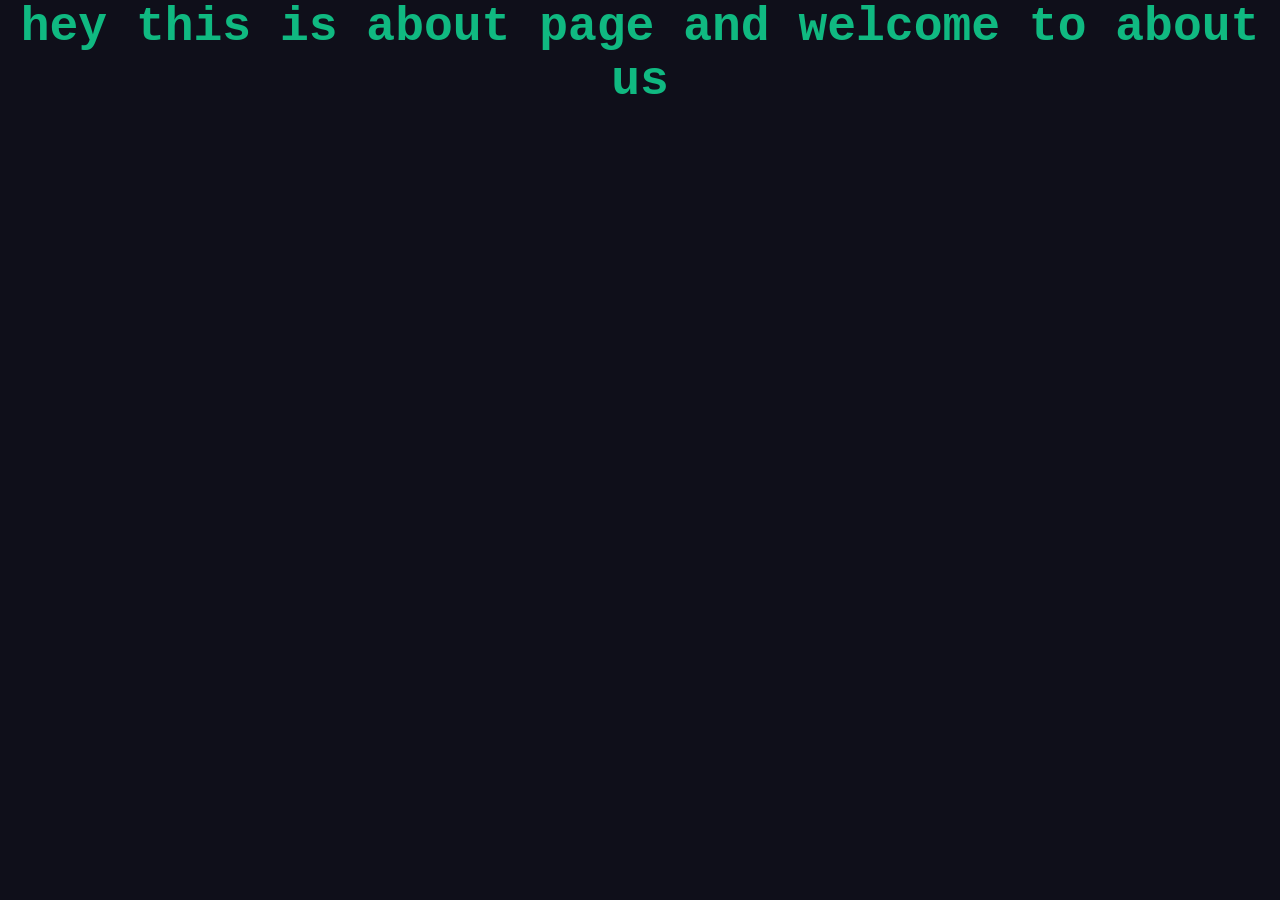
==== about.html @ 2c02d1aa "change few things and add new code" ====
<!DOCTYPE html>
<html lang="en">
<head>
    <meta charset="UTF-8">
    <meta name="viewport" content="width=device-width, initial-scale=1.0">
    <title>About us page</title>
    <link rel="stylesheet" href="style.css">
</head>
<body>
    <h1 class="about">hey this is about page and welcome to about us </h1>
</body>
</html>
---- style.css ----
:root {
  --primary-color: #0f0f1a;
  --secondary-color: #1a1a2e;
  --text-color: #e2e8f0;
  --gradient-color: linear-gradient(135deg, #8b5cf6, #ec4899);
  --g-color: rgb(160, 160, 160);
  --sp-color: #8a5cf648;
}

* {
  margin: 0;
  padding: 0;
  box-sizing: border-box;
}
.about{
  background-color: #0f0f1a;
  color: #10b981;
  text-align: center;
  font-family: 'Courier New', Courier, monospace;
  font-size: 3rem;
}
html {
  scroll-behavior: smooth;
}

body {
  font-family: Arial, Helvetica, sans-serif;
  background-color: var(--primary-color);
}

header {
  position: fixed;
  top: 0;
  left: 0;
  right: 0;
  z-index: 100;
  backdrop-filter: blur(10px);
  background: transparent;
}

nav {
  display: flex;
  align-items: center;
  justify-content: space-between;
  gap: 1rem;
  padding: 1.3rem 5rem;
  border-bottom: 1px solid rgba(255, 255, 255, 0.048);
}

.hamburger {
  display: none;
  flex-direction: column;
  cursor: pointer;
}

.hamburger span {
  width: 25px;
  height: 3px;
  background: var(--gradient-color);
  margin: 3px 0;
  transition: 0.3s;
}

.logo-text {
  text-decoration: none;
  background: var(--gradient-color);
  font-size: 1.4rem;
  -webkit-background-clip: text;
  font-weight: 600;
  -webkit-text-fill-color: transparent;
}

.nav-links {
  list-style: none;
  display: flex;
  align-items: center;
  justify-content: center;
  flex: 1;
  gap: 2.5rem;
}

.nav-links li a {
  text-decoration: none;
  color: var(--text-color);
  transition: all 0.5s ease;
}

.nav-links li a:hover {
  background: var(--gradient-color);
  -webkit-text-fill-color: transparent;
  -webkit-background-clip: text;
}

.nav-links li a:active {
  background: var(--gradient-color);
  -webkit-text-fill-color: transparent;
  -webkit-background-clip: text;
}

.nav-btn {
  display: inline-flex;
  align-items: center;
  justify-content: center;
  white-space: nowrap;
  border: none;
  font-weight: 600;
  border-radius: 20px;
  padding: 0.6rem 1.5rem;
  font-size: 0.95rem;
  background: var(--gradient-color);
  color: #fff;
  cursor: pointer;
  transition: all 0.5s ease;
}

.nav-btn:hover {
  transform: translateY(-2px);
}

#hero-section {
  margin-top: 8rem;
  color: var(--text-color);
}

.sp {
  background: rgba(16, 185, 129, 0.1);
  border-radius: 18px;
  border: 1px solid rgba(16, 185, 129, 0.25);
  padding: 7px 15px;
  color: #6ee7b7;
  margin-left: 4.7rem;
  font-size: 0.9rem;

}

.nea {
  margin-bottom: -3px;
}

.green {
  opacity: 0.8;
  margin: 3px;
  font-size: 11px;
  text-align: center;
  animation: identifier 0.9s ease-in-out infinite alternate;
}

@keyframes identifier {
  0% {
    opacity: 0.8;
  }

  100% {
    opacity: 0.5;
  }
}

.box {
  display: flex;
  align-items: center;
  justify-content: space-around;
}

.text-hero h1 {
  font-size: 4rem;
  width: 35vw;
}

.text-hero p {
  font-size: 1.3rem;
  margin-top: 0.7rem;
  width: 50vw;
  color: var(--g-color);
}

.change {
  background: var(--gradient-color);
  -webkit-background-clip: text;
  -webkit-text-fill-color: transparent;
}

.reveal {
  opacity: 0;
  transform: translateY(28px);
  transition:
    opacity 0.7s ease,
    transform 0.7s ease;
}

.reveal.active {
  opacity: 1;
  transform: translateY(0);
}

.hero-btn {
  display: flex;
  margin-top: 1rem;
  gap: 15px;
  justify-content: flex-start;

}

.btn-hero {
  border: none;
  background: var(--gradient-color);
  color: #fff;
  cursor: pointer;
  padding: 0.8rem 1.7rem;
  border-radius: 30px;
  font-size: 1rem;
  font-weight: 600;
  transition: all 0.2s ease;
}

.new {
  border: 1px solid var(--g-color);
  background: transparent;
  color: #fff;
  cursor: pointer;
  padding: 0.8rem 1.7rem;
  border-radius: 30px;
  font-size: 1rem;
  font-weight: 600;
  transition: all 0.3s ease;
}

.new:hover,
.btn-hero:hover {
  transform: scale(1.04);
}

.new:hover {
  background: rgba(139, 92, 246, 0.12);
  border-color: #8b5cf6;
}

.img img {
  border-radius: 19px;
  width: 400px;

  height: 400px;
  object-fit: cover;
  border: 2px solid rgba(139, 92, 246, 0.12);
  transition: all 0.35s ease;
  box-shadow: 0 8px 30px rgba(139, 92, 246, 0.15);
}

.img img:hover {
  transform: scale(1.05);
  border: 1px solid;
  border-color: rgba(139, 92, 246, 0.4);
  box-shadow: 0 12px 40px rgba(139, 92, 246, 0.15);
}

.count {
  display: flex;
  margin-top: 3rem;
  flex-wrap: wrap;
  align-items: center;
  justify-content: space-evenly;
  text-align: center;
  background-color: var(--secondary-color);
  padding: 3rem;
  font-size: 1.7rem;
  color: var(--text-color);
}

.div-cc p {
  color: var(--g-color);
  font-size: 1.2rem;
  margin-top: 3px;
}

.services-text,
.prot-text {
  text-align: center;
  padding-top: 5rem;
}

.services-text span,
.prot-text span {
  display: inline-block;
  background: #8a5cf618;
  color: #c4b5fd;
  font-size: 0.78rem;
  font-weight: 700;
  letter-spacing: 1.5px;
  text-transform: uppercase;
  border: 1px solid #8a5cf640;
  padding: 0.4rem 1.1rem;
  border-radius: 2rem;
}

.services-text h1,
.prot-text h1 {
  background: var(--gradient-color);
  -webkit-background-clip: text;
  -webkit-text-fill-color: transparent;
  font-size: 2.8rem;
  margin-top: 0.9rem;
  letter-spacing: 0.5px;
}

.services-text p,
.prot-text p {
  color: var(--g-color);
  font-size: 1rem;
  margin-top: 0.5rem;
}

#Services {
  padding-bottom: 4rem;
}

.box-s {
  display: grid;
  grid-template-columns: repeat(auto-fill, minmax(280px, 1fr));
  gap: 1.5rem;
  margin: 3rem 8rem 0;
}

.con {
  background: linear-gradient(145deg, #1e1e35, #16162a);
  border: 1px solid rgba(139, 92, 246, 0.12);
  padding: 2rem;
  border-radius: 16px;
  transition: all 0.35s ease;
  position: relative;
  overflow: hidden;
}

.con::before {
  content: "";
  position: absolute;
  inset: 0;
  background: linear-gradient(135deg,
      rgba(139, 92, 246, 0.06),
      rgba(236, 72, 153, 0.04));
  opacity: 0;
  transition: opacity 0.35s ease;
  border-radius: 16px;
}

.con:hover {
  transform: translateY(-6px);
  border-color: rgba(139, 92, 246, 0.4);
  box-shadow: 0 12px 40px rgba(139, 92, 246, 0.15);
}

.con:hover::before {
  opacity: 1;
}

.add {
  display: inline-flex;
  align-items: center;
  justify-content: center;
  width: 52px;
  height: 52px;
  font-size: 1.4rem;
  border-radius: 14px;
  margin-bottom: 1.2rem;
}

.con h1 {
  color: var(--text-color);
  font-size: 1.1rem;
  letter-spacing: 0.5px;
  margin-bottom: 0.6rem;
}

.con p {
  color: var(--g-color);
  font-size: 0.92rem;
  line-height: 1.6;
}

.con i {
  display: flex;
  align-items: center;
  justify-content: center;
}

.fa-pen-nib {
  color: #a78bfa;
  background-color: #2b2562;
}

.fa-image {
  color: #fb923c;
  background-color: #44373e;
}

.fa-vector-square {
  color: #38bdf8;
  background-color: #1d4064;
}

.fa-rectangle-ad {
  color: #34d399;
  background-color: #1c4451;
}

.fa-file-invoice {
  color: #f87171;
  background-color: #443048;
}

.fa-instagram {
  color: #ed6fb2;
  background-color: #433156;
}

.ser-div-btn {
  display: flex;
  justify-content: center;
  margin-top: 2.5rem;
}

.ser-btn {
  display: inline-flex;
  align-items: center;
  gap: 0.5rem;
  background: transparent;
  color: #c4b5fd;
  border: 1px solid rgba(139, 92, 246, 0.35);
  padding: 0.75rem 2rem;
  border-radius: 30px;
  font-size: 0.95rem;
  font-weight: 600;
  cursor: pointer;
  transition: all 0.3s ease;
}

.ser-btn:hover {
  background: rgba(139, 92, 246, 0.12);
  border-color: #8b5cf6;
  gap: 0.85rem;
}

.fa-arrow-right {
  font-size: 13px;
}

#portfolio {
  padding: 0 0 5rem;
  margin-top: 1.5rem;
  background: var(--secondary-color);
}

.box-po {
  display: grid;
  grid-template-columns: repeat(auto-fill, minmax(280px, 1fr));
  grid-item-align: center;
  gap: 1.5rem;
  margin: 3rem 8rem 0;
}

.pro-div {
  position: relative;
  border-radius: 16px;
  overflow: hidden;
  cursor: pointer;
}

.pro-div::after {
  content: "";
  position: absolute;
  inset: 0;
  background: linear-gradient(to top,
      rgba(5, 5, 15, 0.95) 0%,
      rgba(5, 5, 15, 0.4) 45%,
      transparent 70%);
  border-radius: 16px;
  transition: opacity 0.3s ease;
}

.pro-img {
  width: 100%;
  height: 320px;
  object-fit: cover;
  border-radius: 16px;
  display: block;
  transition: transform 0.45s ease;
}

.pro-div:hover .pro-img {
  transform: scale(1.07);
}

.pro-text {
  position: absolute;
  bottom: 0;
  left: 0;
  right: 0;
  z-index: 1;
  padding: 1.4rem 1.6rem;
  transform: none;
}

.pro-text h4 {
  color: #fff;
  font-size: 1.15rem;
  font-weight: 700;
  text-align: left;
  margin-bottom: 0.2rem;
  text-shadow: 0 2px 8px rgba(0, 0, 0, 0.9);
}

.pro-text p {
  color: rgba(255, 255, 255, 0.85);
  font-size: 0.85rem;
  text-align: left;
  text-shadow: 0 1px 6px rgba(0, 0, 0, 0.9);
}

.pro-tag {
  display: inline-block;
  background: rgba(139, 92, 246, 0.25);
  border: 1px solid rgba(139, 92, 246, 0.45);
  color: #c4b5fd;
  font-size: 0.72rem;
  font-weight: 700;
  letter-spacing: 1px;
  text-transform: uppercase;
  padding: 0.25rem 0.7rem;
  border-radius: 20px;
  margin-bottom: 0.5rem;
}

#Testimonials {
  padding: 0 0 5rem;
  margin-top: 1.5rem;
}

#Testimonials .prot-text {
  padding-top: 5rem;
}

.main-text {
  display: grid;
  grid-template-columns: repeat(auto-fill, minmax(280px, 1fr));
  grid-item-align: center;
  gap: 1.5rem;
  margin: 3rem 8rem 0;
}

.text-box {
  background: linear-gradient(145deg, #1e1e35, #16162a);
  border: 1px solid rgba(139, 92, 246, 0.12);
  border-radius: 16px;
  padding: 2rem;
  display: flex;
  flex-direction: column;
  gap: 1.4rem;
  transition: all 0.35s ease;
  position: relative;
}

.text-box::before {
  content: "\201C";
  position: absolute;
  top: 1.2rem;
  right: 1.6rem;
  font-size: 5rem;
  line-height: 1;
  background: var(--gradient-color);
  -webkit-background-clip: text;
  -webkit-text-fill-color: transparent;
  opacity: 0.25;
  font-family: Georgia, serif;
}

.text-box:hover {
  transform: translateY(-6px);
  border-color: rgba(139, 92, 246, 0.4);
  box-shadow: 0 12px 40px rgba(139, 92, 246, 0.15);
}

.text-box>p {
  color: var(--text-color);
  font-size: 0.95rem;
  line-height: 1.75;
  font-style: italic;
}

.stars {
  display: flex;
  gap: 0.2rem;
  color: #f59e0b;
  font-size: 0.85rem;
}

.text-box .client {
  display: flex;
  align-items: center;
  gap: 1rem;
  margin-top: auto;
}

.text-box .client img {
  width: 48px;
  height: 48px;
  border-radius: 50%;
  object-fit: cover;
  border: 2px solid rgba(139, 92, 246, 0.4);
}

.name-text h4 {
  color: var(--text-color);
  font-size: 0.95rem;
  font-weight: 700;
}

.name-text p {
  color: var(--g-color);
  font-size: 0.8rem;
  margin-top: 0.15rem;
}

.conttt {
  background-color: var(--secondary-color);
  width: 82vw;
  line-height: 1.3;
  margin: 0 auto;
  border-radius: 16px;
}

.conttt-div {
  text-align: center;
  padding: 4rem;
  margin: auto;
}

.conttt-div h1 {
  color: var(--text-color);
  font-size: 3.5rem;
  margin-bottom: 0.5rem;
}

.conttt-div p {
  color: var(--g-color);
  font-size: 1rem;
  letter-spacing: 1px;
  margin-top: 0.6rem;
}

.conttt-btn {
  display: flex;
  justify-content: center;
  align-items: center;
  gap: 1rem;
  margin: 1.2rem auto 0;
}

.hero {
  border: none;
  background: var(--gradient-color);
  color: #fff;
  cursor: pointer;
  padding: 0.8rem 2rem;
  border-radius: 30px;
  font-size: 1rem;
  font-weight: 600;
  transition: all 0.2s ease;
}

.hero i {
  margin-left: 0.4rem;
}

.rmal {
  border: 1px solid var(--g-color);
  background: transparent;
  color: #fff;
  cursor: pointer;
  padding: 0.8rem 2rem;
  border-radius: 30px;
  font-size: 1rem;
  font-weight: 600;
  transition: all 0.3s ease;
}

.rmal:hover,
.hero:hover {
  transform: scale(1.02);
}

.rmal:hover {
  background: rgba(139, 92, 246, 0.12);
  border-color: #8b5cf6;
}

footer {
  background: var(--secondary-color);
  margin-top: 5rem;
  border-top: 1px solid rgba(139, 92, 246, 0.15);
}

.footer {
  display: flex;
  justify-content: space-around;
  align-items: flex-start;
  padding: 4rem 8rem 3rem;
  gap: 3rem;
}

.footer-text {
  width: 30%;
}

.footer-text p {
  color: var(--g-color);
  font-size: 0.9rem;
  line-height: 1.7;
  margin-top: 0.75rem;
  margin-right: 35px;
}

.icons {
  display: flex;
  gap: 0.75rem;
  margin-top: 1.5rem;
}

.icons i {
  width: 38px;
  height: 38px;
  border-radius: 50%;
  border: 1px solid rgba(139, 92, 246, 0.3);
  display: flex;
  align-items: center;
  justify-content: center;
  color: var(--g-color);
  font-size: 0.85rem;
  cursor: pointer;
  transition: all 0.3s ease;
}

.icons i:hover {
  border-color: #8b5cf6;
  color: #c4b5fd;
  background: rgba(139, 92, 246, 0.12);
}

.links {
  display: flex;
  gap: 8rem;
}

.links h1 {
  color: var(--text-color);
  font-size: 0.9rem;
  font-weight: 700;
  letter-spacing: 1px;
  text-transform: uppercase;
  margin-bottom: 1rem;
}

.links a {
  text-decoration: none;
  color: var(--g-color);
  font-size: 0.9rem;
  transition: color 0.3s ease;
  font-weight: 500;
  font-size: 0.95rem;
}

.links a:hover {
  color: var(--text-color);
}

.links li {
  list-style: none;
  margin-top: 1rem;
}

footer hr {
  border: none;
  border-top: 1px solid rgba(139, 92, 246, 0.12);
}

.hr-con {
  margin-top: 1.8rem;
  padding-bottom: 1.2rem;
}

footer p {
  color: var(--g-color);
  font-size: 0.89rem;
  text-align: center;
  margin-top: 0.6rem;
}

.footer-roo {
  color: var(--text-color);
}

.footer-roo a {
  background: var(--gradient-color);
  -webkit-background-clip: text;
  -webkit-text-fill-color: transparent;
  font-weight: 700;
  text-decoration: none;
  cursor: pointer;
}

/* ser page style */
.tm {
  margin-top: 5rem;
}

.list {
  display: flex;
  flex-direction: column;
  gap: 0.8rem;
  margin-top: 1rem;
}

.list li {
  list-style: none;
  display: flex;
  gap: 0.5rem;
  color: var(--text-color);
  font-size: 0.9rem;
}

.list li i {
  color: #10b981;
  font-size: 0.8rem;
}

.saaa-btn {
  border: none;
  background: var(--gradient-color);
  color: #fff;
  padding: 0.8rem 7rem;
  text-align: center;
  border-radius: 30px;
  font-size: 1rem;
  font-weight: 600;
  cursor: pointer;
  margin-top: 1rem;
  transition: all 0.2s ease;
}

.saaa-btn i {
  margin-left: 0.6rem;
  text-align: center;
  margin-top: 0.1rem;
  font-size: 0.88rem;
  transition: margin-left 0.1s ease;
}






.btn-lll {
  border: none;
  background: var(--gradient-color);
  color: #fff;
  padding: 0.8rem 5.4rem;
  display: inline-flex;
  text-align: center;
  border-radius: 30px;
  font-size: 1rem;
  font-weight: 600;
  cursor: pointer;
  margin-top: 1.8rem;
  transition: all 0.2s ease;
}

.btn-lll:hover,
.free:hover .btn-lll {
  transform: translateY(-2px) scale(1.02);
  box-shadow: 0 10px 24px rgba(139, 92, 246, 0.22);
}

.btn-lll:hover {
  gap: 0.07rem;
}

.btn-lll i {
  margin-left: 0.6rem;
  text-align: center;
  margin-top: 0.1rem;
  font-size: 0.88rem;
  transition: margin-left 0.1s ease;
}

.btn-l-div {
  display: flex;
  justify-content: center;
  align-items: center;
}

.kuch span {
  font-size: 0.7rem;
}

.work-kk {
  background-color: var(--secondary-color);
  margin-top: 3rem;
  margin-bottom: 4rem;
  padding: 0.2rem 1rem 7rem 1rem;
}

.work-kk .services-text {
  max-width: 920px;
  margin: 0 auto;
  text-align: center;
}

.faq-div {
  display: grid;
  grid-template-columns: repeat(2, minmax(280px, 1fr));
  gap: 1.5rem;
  max-width: 1120px;
  margin: 2.5rem auto 4rem;
  padding: 0 1rem;
}

.faq-div>div {
  background: linear-gradient(180deg,
      rgba(20, 20, 34, 0.98),
      rgba(16, 16, 28, 0.95));
  border: 1px solid rgba(255, 255, 255, 0.08);
  border-radius: 22px;
  padding: 1.8rem 1.6rem;
  transition:
    transform 0.3s ease,
    border-color 0.3s ease,
    box-shadow 0.3s ease;
  position: relative;
}

.faq-div>div:hover {
  transform: translateY(-5px);
  border-color: rgba(139, 92, 246, 0.28);
  box-shadow: 0 18px 40px rgba(0, 0, 0, 0.22);
}

.work-faq {
  background-color: var(--secondary-color);
  padding-bottom: 20px;
  margin-bottom: 5rem;
}

.faq-div h4 {
  margin: 0 0 1rem;
  display: flex;
  align-items: center;
  gap: 0.9rem;
  color: var(--text-color);
  font-size: 1rem;
  line-height: 1.4;
}

.faq-div h4 i {
  color: #a78bfa;
  font-size: 1.05rem;
}

.faq-div p {
  color: var(--g-color);
  font-size: 0.95rem;
  line-height: 1.75;
}

@media (max-width: 900px) {
  .faq-div {
    grid-template-columns: 1fr;
  }
}

.cont-div {
  max-width: 1100px;
  margin: 3rem auto 0;
  display: grid;
  grid-template-columns: repeat(4, 1fr);
  gap: 2.2rem;
  align-items: stretch;
}

.cont-div div {
  background-color: rgba(255, 255, 255, 0.06);
  text-align: center;
  border-radius: 12px;
  padding: 1.6rem;
  border: 1px solid rgba(255, 255, 255, 0.06);
  display: flex;
  flex-direction: column;
  align-items: center;
  justify-content: flex-start;
}

.cont-div h1 {
  font-size: 2.4rem;
  letter-spacing: 0.7px;
  margin: 0;
}

.cont-div h4 {
  color: var(--text-color);
  letter-spacing: 0.7px;
  margin-top: 0.6rem;
}

.cont-div p {
  font-size: 0.95rem;
  letter-spacing: 0.5px;
  margin-top: 0.6rem;
  color: var(--g-color);
}

.chn {
  background: linear-gradient(30deg, #8b5cf6, #ff2e96b7);
  -webkit-background-clip: text;
  background-clip: text;
  font-size: 4rem !important;
  -webkit-text-fill-color: transparent;
}

.big-text {
  font-size: 4rem !important;
}

.chnh {
  background: linear-gradient(30deg, #ec4899, #6c2dffc2);
  -webkit-background-clip: text;
  background-clip: text;
  font-size: 4rem !important;

  -webkit-text-fill-color: transparent;
}

/* responsive for work-kk */
@media screen and (max-width: 1024px) {
  .cont-div {
    grid-template-columns: repeat(2, 1fr);
  }

  .cont-div h1 {
    font-size: 2.6rem;
  }
}

@media screen and (max-width: 600px) {
  .cont-div {
    grid-template-columns: 1fr;
  }

  .cont-div div {
    padding: 1.2rem;
  }

  .cont-div h1 {
    font-size: 2rem;
  }

  .work-kk {
    padding: 2rem 1rem 3rem;
  }
}

.sama {
  margin-top: 5rem !important;
}

.saam {
  margin-top: 5rem !important;
  background: var(--primary-color) !important;
}

.unknow-links {
  margin-top: 4rem;
  text-align: center;
  display: flex;
  justify-content: center;
  align-items: center;
  flex-wrap: wrap;
  gap: 1rem;
}

.unknow-btn {
  border: 1px solid rgba(95, 95, 95, 0.76);
  background: transparent;
  color: var(--g-color);
  padding: 0.6rem 1.7rem;
  display: inline-flex;
  text-align: center;
  border-radius: 30px;
  font-size: 1rem;
  font-weight: 600;
  cursor: pointer;
  transition: all 0.2s ease;
}

.unknow-btn:hover {
  background: var(--secondary-color);
  border-color: #8b5cf6;
  gap: 0.07rem;
  color: var(--text-color);
}


.line {
  line-height: 1.8;
}

.red {
  color: var(--g-color) !important;
}

.red i {
  color: rgb(187, 50, 50) !important;
}

.sasa h1:first-child {
  text-transform: uppercase;
  color: var(--g-color);
  font-size: 0.7rem;
  letter-spacing: 1.5px;
  margin-bottom: 1.3rem;
}


.sss {
  margin-top: 3rem;
}

.hasa {
  background: var(--gradient-color);
  -webkit-background-clip: text;
  background-clip: text;
  font-weight: 600 !important;
  font-size: 3.3rem !important;
  -webkit-text-fill-color: transparent;
  display: inline;
}

.momm {
  color: var(--g-color);
  font-size: 0.9rem;
  margin-left: 5px;
  font-weight: 600 !important;
}

.sammmma {
  margin-bottom: 15px;
}

.contact-page {
  margin-top: 3rem;
  padding: 2rem 0 4rem;
}

.contact-page .services-text {
  max-width: 780px;
  margin: 0 auto 2rem;
  text-align: center;
}

.contact-page .services-text span {
  background: rgba(139, 92, 246, 0.12);
  color: #c4b5fd;
  padding: 0.35rem 1rem;
  border-radius: 999px;
  font-size: 0.78rem;
  font-weight: 700;
}

.contact-grid {
  width: 100%;
  max-width: 1080px;
  margin: 4rem auto;
  display: grid;
  grid-template-columns: minmax(0, 1fr) minmax(0, 1.2fr);
  gap: 1.5rem;
  padding: 0 1rem;
  align-items: start;
}

.contact-form-card,
.contact-sidebar {
  background: linear-gradient(145deg, #1e1e35, #16162a);
  border: 1px solid rgba(139, 92, 246, 0.18);
  border-radius: 28px;
  padding: 2.4rem;
  box-shadow: 0 22px 45px rgba(0, 0, 0, 0.17);
  min-height: auto;
}

.contact-sidebar {
  display: flex;
  flex-direction: column;
  justify-content: space-between;
  gap: 1.5rem;
}

.sidebar-top span {
  display: inline-block;
  background: rgba(139, 92, 246, 0.12);
  color: #c4b5fd;
  padding: 0.4rem 0.9rem;
  border-radius: 999px;
  font-size: 0.78rem;
  letter-spacing: 0.8px;
  text-transform: uppercase;
  margin-bottom: 1rem;
}

.sidebar-top h3 {
  margin: 0;
  font-size: 1.9rem;
  color: var(--text-color);
}

.sidebar-top p {
  margin: 0;
  color: var(--g-color);
  line-height: 1.8;
}

.contact-details {
  display: grid;
  gap: 1rem;
}

.detail-card {
  display: flex;
  align-items: center;
  gap: 1rem;
  padding: 1rem 1rem 1rem 0.9rem;
  border-radius: 22px;
  background: rgba(255, 255, 255, 0.03);
  border: 1px solid rgba(255, 255, 255, 0.08);
}

.detail-card i {
  display: inline-flex;
  align-items: center;
  justify-content: center;
  width: 44px;
  height: 44px;
  border-radius: 14px;
  background: rgba(139, 92, 246, 0.16);
  color: #c4b5fd;
  font-size: 1.1rem;
}

.detail-card strong {
  display: block;
  color: var(--text-color);
  margin-bottom: 0.15rem;
}

.detail-card p {
  margin: 0;
  color: var(--g-color);
  font-size: 0.95rem;
}

.sidebar-note {
  border-radius: 22px;
  padding: 1.3rem 1.2rem;
  border: 1px solid rgba(139, 92, 246, 0.16);
  background: rgba(139, 92, 246, 0.08);
}

.sidebar-note h4 {
  margin: 0 0 0.5rem;
  color: var(--text-color);
  font-size: 1.1rem;
}

.sidebar-note p {
  margin: 0;
  color: var(--g-color);
  line-height: 1.75;
}

.form-head {
  display: grid;
  gap: 0.75rem;
}

.form-head h2 {
  color: var(--text-color);
  font-size: 2.1rem;
  margin: 0;
}

.form-head p {
  color: var(--g-color);
  margin: 0;
  line-height: 1.75;
}

.contact-form {
  display: grid;
  gap: 1rem;
  margin-top: 1.5rem;
}

.input-group {
  display: grid;
  gap: 0.4rem;
}

.input-group label {
  color: var(--g-color);
  font-size: 0.95rem;
}

.contact-form input,
.contact-form select,
.contact-form textarea {
  width: 100%;
  border-radius: 18px;
  border: 1px solid rgba(255, 255, 255, 0.12);
  background: rgba(255, 255, 255, 0.04);
  color: var(--text-color);
  padding: 1rem 1.1rem;
  font-size: 0.95rem;
  outline: none;
  transition:
    border-color 0.25s ease,
    box-shadow 0.25s ease;
}

.contact-form select {
  appearance: none;
}

.contact-form textarea {
  min-height: 170px;
  resize: vertical;
}

.contact-form input:focus,
.contact-form select:focus,
.contact-form textarea:focus {
  border-color: #8b5cf6;
  box-shadow: 0 0 0 4px rgba(139, 92, 246, 0.12);
}

.form-actions {
  margin-top: 1rem;
}

.form-actions button {
  width: 100%;
  border: none;
  background: var(--gradient-color);
  color: #fff;
  padding: 1rem 1.3rem;
  border-radius: 999px;
  font-weight: 600;
  cursor: pointer;
  display: inline-flex;
  align-items: center;
  justify-content: center;
  gap: 0.6rem;
  transition:
    transform 0.2s ease,
    box-shadow 0.2s ease;
}

.form-actions button:hover {
  transform: translateY(-2px);
  box-shadow: 0 14px 30px rgba(139, 92, 246, 0.24);
}

@media screen and (max-width: 900px) {
  .contact-page {
    margin-top: 3rem;
  }

  .contact-grid {
    grid-template-columns: 1fr;
  }

  .contact-form-card,
  .contact-sidebar {
    padding: 2rem;
  }
}

@media screen and (max-width: 600px) {
  .contact-page {
    padding-bottom: 2rem;
  }

  .contact-form-card,
  .contact-sidebar {
    padding: 1.4rem;
  }

  .sidebar-top h3 {
    font-size: 1.6rem;
  }

  .sidebar-note {
    padding: 1rem;
  }
}

/* responsive */

@media screen and (max-width: 1024px) {
  nav {
    padding: 1.2rem 3rem;
  }

  .text-hero h1 {
    font-size: 3.2rem;
    width: 46vw;
  }

  .text-hero p {
    width: 90%;
  }

  .box-s,
  .box-po,
  .main-text {
    margin: 3rem 4rem 0;
  }

  .footer {
    padding: 4rem 4rem 3rem;
  }

  .links {
    gap: 4rem;
  }

  .conttt {
    width: 92vw;
  }
}

@media screen and (max-width: 900px) {
  #hero-section {
    padding: 0 1rem;

  }

  .box {
    flex-direction: column;
    text-align: center;
  }

  .text-hero {
    display: flex;
    flex-direction: column;
    align-items: center;
  }

  .text-hero h1,
  .text-hero p {
    width: min(100%, 620px);
    text-align: center;
  }

  .sp {
    display: inline-block;
    margin-left: 6.5rem;
    margin-bottom: 0.8rem;
  }

  .img img {
    width: 600px;
    height: 400px;
    margin-top: 4rem;
  }

  .cir {
    width: 320px;
    height: 360px;
  }

  .count {
    gap: 2rem;
    padding: 3rem 2rem;
  }

  .box-s,
  .box-po,
  .main-text {
    margin: 3rem 2rem 0;
  }

  .footer {
    flex-direction: column;
    padding: 3rem 2rem;
  }

  .footer-text {
    width: 100%;
    text-align: center;
  }

  .icons {
    justify-content: center;
  }

  .links {
    width: 100%;
    justify-content: space-between;
    gap: 2rem;
  }

  .conttt-div {
    padding: 3rem 1rem;
  }
}

@media screen and (max-width: 768px) {
  .hamburger {
    display: flex;
  }

  .nav-btn {
    display: none;
  }

  nav {
    padding: 1rem 1.2rem;
    justify-content: space-between;
  }

  .nav-links {
    position: fixed;
    top: 80px;
    right: -100%;
    width: 100%;
    height: calc(100vh - 80px);
    background: rgba(10, 10, 24, 0.92);
    backdrop-filter: blur(12px);
    flex-direction: column;
    justify-content: flex-start;
    align-items: center;
    padding-top: 2rem;
    transition: right 0.3s ease;
    z-index: 999;
  }

  .nav-links.active {
    right: 0;
  }

  .nav-links li {
    margin: 0.35rem 0;
  }

  .nav-links a {
    font-size: 1rem;
    font-weight: 600;
  }

  .hamburger.active span:nth-child(1) {
    transform: rotate(-45deg) translate(-5px, 6px);
  }

  .hamburger.active span:nth-child(2) {
    opacity: 0;
  }

  .hamburger.active span:nth-child(3) {
    transform: rotate(45deg) translate(-5px, -6px);
  }

  .sp {
    font-size: 0.82rem;
  }

  .text-hero h1 {
    font-size: 2.8rem;
  }

  .text-hero p {
    font-size: 1rem;
  }



  .count {
    padding: 2rem 1rem;
    font-size: 1rem;
  }

  .box-s,
  .box-po,
  .main-text {
    grid-template-columns: 1fr;
    margin: 3rem 1rem 0;
  }

  .services-text h1,
  .prot-text h1 {
    font-size: 2rem;

  }

  .services-text {
    padding-top: 2rem !important;
  }

  .big-text {
    font-size: 2rem !important;
  }

  .conttt {
    width: 94vw;
    margin: 1rem auto;
  }

  .conttt-btn {
    padding: 0.75rem 2.5rem;
    gap: 0.75rem;
  }

  .footer {
    padding: 3rem 1rem;
  }

  .btn-lll {
    padding: 0.8rem 15rem;
  }

  .links {
    display: grid;
    text-align: center;
    grid-template-columns: 1fr 1fr;
  }
}

@media screen and (max-width: 480px) {
  body {
    font-size: 14px;
  }

  .img img {
    width: 300px;
    height: 300px;
    margin-top: 2rem;
  }

  .sp {
    font-size: 0.7rem;

  }

  .hero-btn {
    display: flex;
    flex-direction: column;
    margin-top: 2rem;
    justify-content: center;
    align-items: center;

  }

  .btn-hero {
    padding: 0.8rem 5rem;
  }

  .new {
    padding: 0.8rem 5rem;
    margin-top: 0.6rem;

  }

  .conttt-btn {
    display: flex;
    flex-direction: column;
    justify-content: center;
    align-items: center;
  }

  .rmal {
    padding: 0.7rem 5.6rem;
  }

  .hero {
    margin: 14px 0 0 0;
    padding: 0.8rem 4rem;

  }

  .text-hero h1 {
    font-size: 2.3rem;
    line-height: 1.1;
  }

  .services-text h1,
  .prot-text h1 {
    font-size: 1.7rem;
  }

  .big-text h1 {
    font-size: 1.7rem !important;
  }

  .services-text p,
  .prot-text p {
    font-size: 0.9rem;
  }

  .services-text span,
  .prot-text span {
    font-size: 0.65rem;
    padding: 0.3rem 0.8rem;
  }

  .big-text {
    font-size: 2.4rem !important;
  }

  .text-hero p {
    font-size: 0.95rem;
  }

  .cir {
    width: 280px;
    height: 310px;
  }


  #hero-section {
    margin-top: 7rem;
  }

  .count {
    gap: 3rem;
    font-size: 1.2rem;
    flex-direction: column;
    padding: 3rem 1rem;
  }

  .saaa-btn {
    padding: 0.8rem 5rem;
    margin-top: 0.1rem;
  }

  .services-text p,
  .prot-text p {
    padding: 0 1rem;
  }

  .conttt-div h1 {
    font-size: 2rem;
  }

  .conttt-div p {
    font-size: 0.9rem;
  }

  .links {
    grid-template-columns: 1fr;
    align-items: center;
    text-align: center;
  }

  .btn-lll {
    padding: 0.8rem 5rem;
  }

  .footer-text p {
    margin-right: 0;
  }
}

@media screen and (min-width: 0px) and (max-width: 400px) {
  .nea {
    margin-left: -31px;
  }

  .hero-btn {
    display: flex;
    flex-direction: column;
    margin-top: 1rem;
    gap: 15px;
    justify-content: center;
    align-items: center;
  }

  .conttt-btn {
    display: flex;
    flex-direction: column;
    justify-content: center;
    align-items: center;
    margin: 0.1rem auto 0;
    gap: 1.2rem;
  }

  .rmal {
    padding: 0.7rem 4rem;
  }

  .hero {
    margin: 14px 0 0 0;
    padding: 0.8rem 2.2rem;

  }

  .saaa-btn {
    padding: 0.8rem 3.8rem;
    margin-top: 1rem
  }
}
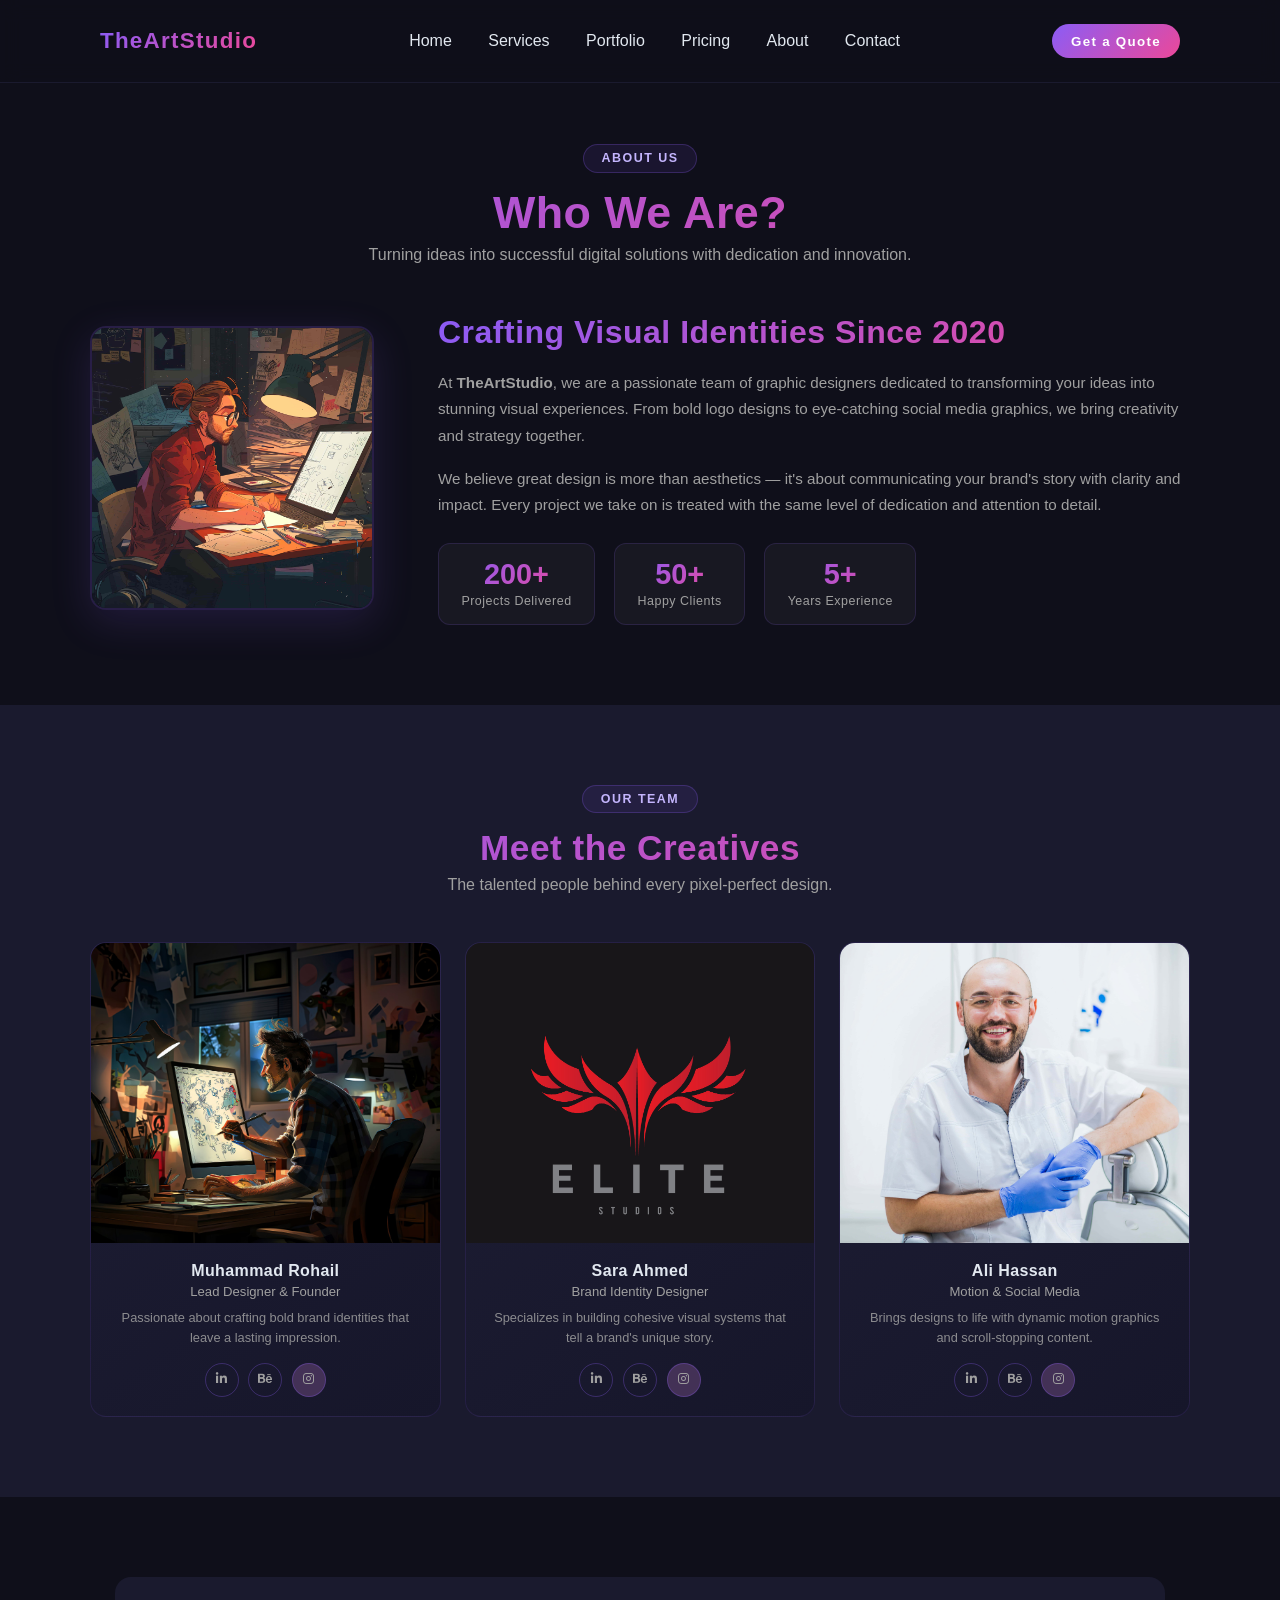
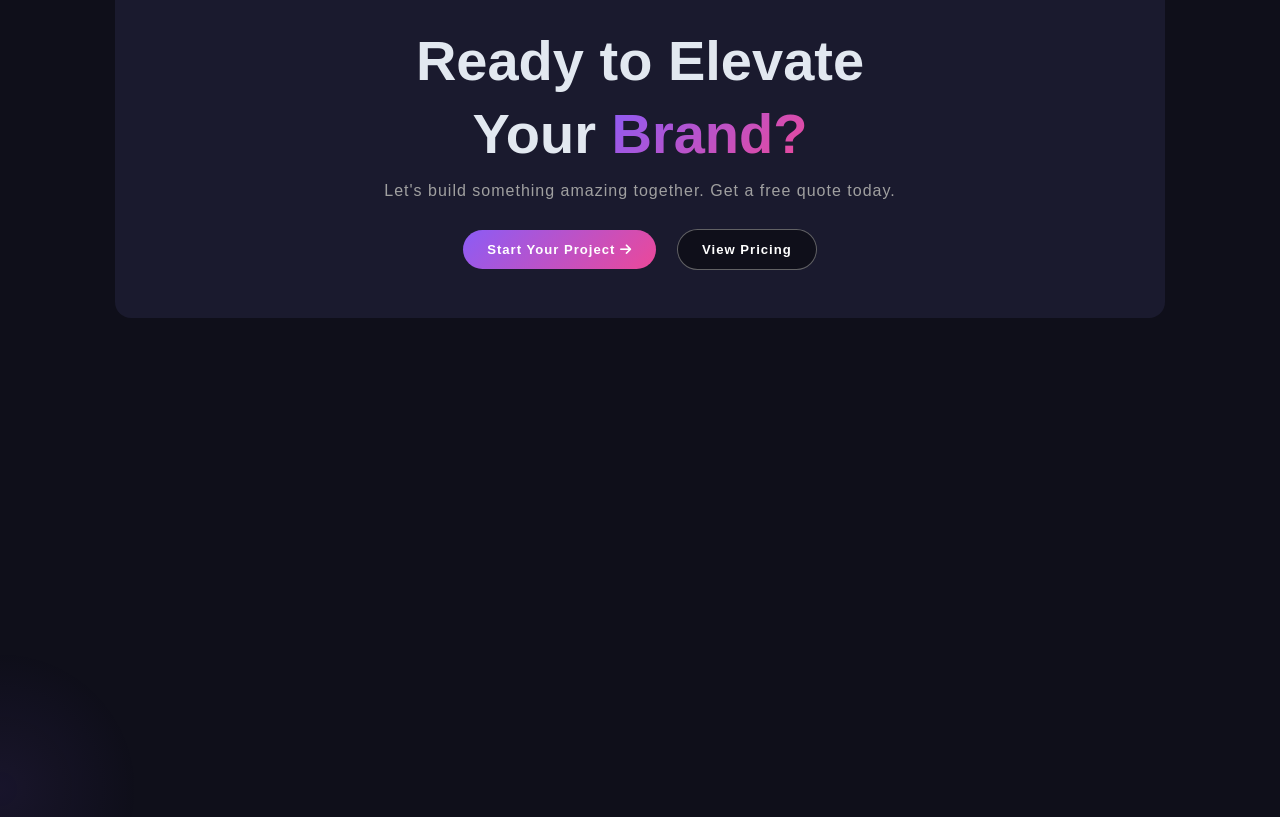
==== commit 10a2277e: "final commit" ====
--- a/about.html
+++ b/about.html
@@ -3,10 +3,202 @@
 <head>
     <meta charset="UTF-8">
     <meta name="viewport" content="width=device-width, initial-scale=1.0">
-    <title>About us page</title>
-    <link rel="stylesheet" href="style.css">
+    <title>About - TheArtStudio</title>
+    <link rel="shortcut icon" href="img/icon.png" type="image/x-icon" />
+    <link rel="stylesheet" href="style.css" />
+      <link rel="stylesheet" href="https://cdnjs.cloudflare.com/ajax/libs/font-awesome/6.5.0/css/all.min.css" />
+      <link rel="stylesheet" href="pages.css">
 </head>
 <body>
-    <h1 class="about">hey this is about page and welcome to about us </h1>
+    <header>
+      <nav>
+        <div class="logo">TheArtStudio</div>
+        <div class="menu">
+          <div class="line"></div>
+          <div class="line"></div>
+          <div class="line"></div>
+        </div>
+        <ul class="navLinks">
+          <li><a href="index.html">Home</a></li>
+          <li><a href="services.html">Services</a></li>
+          <li><a href="Portfolio.html">Portfolio</a></li>
+          <li><a href="Pricing.html">Pricing</a></li>
+          <li><a href="about.html">about</a></li>
+          <li><a href="contact.html">Contact</a></li>
+        </ul>
+        <div class="nav-btn">
+          <button class="navbar-btn" onclick="location.href = 'contact.html'">
+            Get a Quote
+          </button>
+        </div>
+      </nav>
+    </header>
+<!-- main -->
+ <main>
+    <section id="about-page" class="reveal">
+        <div class="heading">
+                <span>About Us</span>
+                <h1>Who We Are?</h1>
+                <p>Turning ideas into successful digital solutions with dedication and innovation.</p>
+            </div>
+            <div class="about-text-div">
+                <img src="img/n.jpg" alt="About TheArtStudio" class="about-section-img">
+                <div class="about-content">
+                    <h2>Crafting Visual Identities Since 2020</h2>
+                    <p>At <strong>TheArtStudio</strong>, we are a passionate team of graphic designers dedicated to transforming your ideas into stunning visual experiences. From bold logo designs to eye-catching social media graphics, we bring creativity and strategy together.</p>
+                    <p>We believe great design is more than aesthetics — it's about communicating your brand's story with clarity and impact. Every project we take on is treated with the same level of dedication and attention to detail.</p>
+                    <div class="about-stats">
+                        <div class="about-stat">
+                            <h3>200+</h3>
+                            <span>Projects Delivered</span>
+                        </div>
+                        <div class="about-stat">
+                            <h3>50+</h3>
+                            <span>Happy Clients</span>
+                        </div>
+                        <div class="about-stat">
+                            <h3>5+</h3>
+                            <span>Years Experience</span>
+                        </div>
+                    </div>
+                </div>
+            </div>
+
+    <section id="team-section" class="reveal">
+        <div class="heading">
+            <span>Our Team</span>
+            <h1>Meet the Creatives</h1>
+            <p>The talented people behind every pixel-perfect design.</p>
+        </div>
+        <div class="team-div">
+            <div class="team-card">
+                <img src="img/homem.jpg" alt="Team Member">
+                <div class="team-info">
+                    <h3>Muhammad Rohail</h3>
+                    <span>Lead Designer & Founder</span>
+                    <p class="team-para">Passionate about crafting bold brand identities that leave a lasting impression.</p>
+                    <div class="team-icons">
+                        <i class="fa-brands fa-linkedin-in"></i>
+                        <i class="fa-brands fa-behance"></i>
+                        <i class="fa-brands fa-instagram"></i>
+                    </div>
+                </div>
+            </div>
+            <div class="team-card">
+                <img src="img/OFAAX40.jpg" alt="Team Member">
+                <div class="team-info">
+                    <h3>Sara Ahmed</h3>
+                    <span>Brand Identity Designer</span>
+                    <p class="team-para">Specializes in building cohesive visual systems that tell a brand's unique story.</p>
+                    <div class="team-icons">
+                        <i class="fa-brands fa-linkedin-in"></i>
+                        <i class="fa-brands fa-behance"></i>
+                        <i class="fa-brands fa-instagram"></i>
+                    </div>
+                </div>
+            </div>
+            <div class="team-card last">
+                <img src="img/doctor1.jpg" alt="Team Member">
+                <div class="team-info">
+                    <h3>Ali Hassan</h3>
+                    <span>Motion & Social Media</span>
+                    <p class="team-para">Brings designs to life with dynamic motion graphics and scroll-stopping content.</p>
+                    <div class="team-icons">
+                        <i class="fa-brands fa-linkedin-in"></i>
+                        <i class="fa-brands fa-behance"></i>
+                        <i class="fa-brands fa-instagram"></i>
+                    </div>
+                </div>
+            </div>
+        </div>
+    </section>
+
+     <!-- last section -->
+    <section class="letter-section reveal">
+      <div class="letter-section-div">
+        <h1>
+          Ready to Elevate <br />
+          Your <span class="change">Brand?</span>
+        </h1>
+        <p>Let's build something amazing together. Get a free quote today.</p>
+        <div class="letter-section-btn">
+          <button onclick="location.href = 'contact.html'" class="letter-btn-style">
+            Start Your Project <i class="fa-solid fa-arrow-right"></i>
+          </button>
+          <button onclick="location.href = 'Pricing.html'" class="letter-btn-normal">
+            View Pricing
+          </button>
+        </div>
+      </div>
+    </section>
+ </main>
+<!-- footer -->
+    <footer class="reveal">
+        <div class="footer">
+            <div class="footer-text">
+                <h1 class="logo-text">TheArtStudio</h1>
+                <p>
+                    We create designs that captivate, convert, and leave a lasting
+                    impression on your audience.
+                </p>
+                <div class="icons">
+                    <i class="fa-brands fa-facebook-f"></i>
+                    <i class="fa-brands fa-twitter"></i>
+                    <i class="fa-brands fa-instagram"></i>
+                    <i class="fa-brands fa-linkedin-in"></i>
+                    <i class="fa-brands fa-youtube"></i>
+                </div>
+            </div>
+            <div class="links">
+                <div class="Pages">
+                    <h1>Pages</h1>
+                    <ul class="footer-ul">
+                        <li><a href="index.html">Home</a></li>
+                        <li><a href="services.html">Services</a></li>
+                        <li><a href="Portfolio.html">Portfolio</a></li>
+                        <li><a href="Pricing.html">Pricing</a></li>
+                        <li><a href="contact.html">Contact</a></li>
+                    </ul>
+                </div>
+                <div class="sers">
+                    <h1>Services</h1>
+                    <ul class="footer-ul">
+                        <li><a href="services.html">Logo Design</a></li>
+                        <li><a href="services.html">Thumbnails</a></li>
+                        <li><a href="services.html">Vector Tracing</a></li>
+                        <li><a href="services.html">Banners & Posters</a></li>
+                        <li><a href="services.html">Social Media</a></li>
+                    </ul>
+                </div>
+                <div class="Contact">
+                    <h1>Contact</h1>
+                    <ul class="footer-ul">
+                        <li>
+                            <a href="mailto:rohailtahir332@gmail.com">hello@pixelcraft.studio</a>
+                        </li>
+                        <li>
+                            <a href="http://github.com/rohail332" target="_blank">Fiverr Profile</a>
+                        </li>
+                        <li>
+                            <a href="https://www.linkedin.com/in/muhammad-rohail-3457432b4/"
+                                target="_blank">LinkedIn</a>
+                        </li>
+                        <li>
+                            <a href="http://github.com/rohail332" target="_blank">Upwork Profile</a>
+                        </li>
+                    </ul>
+                </div>
+            </div>
+        </div>
+        <hr />
+        <div class="hr-con">
+            <p class="footer-p">&copy; 2026 ArtStudio. All rights reserved.</p>
+            <p class="footer-roo">
+                Made with 💚 by
+                <a href="http://github.com/rohail332" target="_blank">Rohail</a>
+            </p>
+        </div>
+    </footer>
+    <script src="app.js"></script>
 </body>
 </html>
--- a/style.css
+++ b/style.css
@@ -8,175 +8,14 @@
 }
 
 * {
+  padding: 0;
   margin: 0;
-  padding: 0;
-  box-sizing: border-box;
-}
-.about{
-  background-color: #0f0f1a;
-  color: #10b981;
-  text-align: center;
-  font-family: 'Courier New', Courier, monospace;
-  font-size: 3rem;
-}
-html {
-  scroll-behavior: smooth;
 }
 
 body {
+  background-color: var(--primary-color);
+  color: var(--text-color);
   font-family: Arial, Helvetica, sans-serif;
-  background-color: var(--primary-color);
-}
-
-header {
-  position: fixed;
-  top: 0;
-  left: 0;
-  right: 0;
-  z-index: 100;
-  backdrop-filter: blur(10px);
-  background: transparent;
-}
-
-nav {
-  display: flex;
-  align-items: center;
-  justify-content: space-between;
-  gap: 1rem;
-  padding: 1.3rem 5rem;
-  border-bottom: 1px solid rgba(255, 255, 255, 0.048);
-}
-
-.hamburger {
-  display: none;
-  flex-direction: column;
-  cursor: pointer;
-}
-
-.hamburger span {
-  width: 25px;
-  height: 3px;
-  background: var(--gradient-color);
-  margin: 3px 0;
-  transition: 0.3s;
-}
-
-.logo-text {
-  text-decoration: none;
-  background: var(--gradient-color);
-  font-size: 1.4rem;
-  -webkit-background-clip: text;
-  font-weight: 600;
-  -webkit-text-fill-color: transparent;
-}
-
-.nav-links {
-  list-style: none;
-  display: flex;
-  align-items: center;
-  justify-content: center;
-  flex: 1;
-  gap: 2.5rem;
-}
-
-.nav-links li a {
-  text-decoration: none;
-  color: var(--text-color);
-  transition: all 0.5s ease;
-}
-
-.nav-links li a:hover {
-  background: var(--gradient-color);
-  -webkit-text-fill-color: transparent;
-  -webkit-background-clip: text;
-}
-
-.nav-links li a:active {
-  background: var(--gradient-color);
-  -webkit-text-fill-color: transparent;
-  -webkit-background-clip: text;
-}
-
-.nav-btn {
-  display: inline-flex;
-  align-items: center;
-  justify-content: center;
-  white-space: nowrap;
-  border: none;
-  font-weight: 600;
-  border-radius: 20px;
-  padding: 0.6rem 1.5rem;
-  font-size: 0.95rem;
-  background: var(--gradient-color);
-  color: #fff;
-  cursor: pointer;
-  transition: all 0.5s ease;
-}
-
-.nav-btn:hover {
-  transform: translateY(-2px);
-}
-
-#hero-section {
-  margin-top: 8rem;
-  color: var(--text-color);
-}
-
-.sp {
-  background: rgba(16, 185, 129, 0.1);
-  border-radius: 18px;
-  border: 1px solid rgba(16, 185, 129, 0.25);
-  padding: 7px 15px;
-  color: #6ee7b7;
-  margin-left: 4.7rem;
-  font-size: 0.9rem;
-
-}
-
-.nea {
-  margin-bottom: -3px;
-}
-
-.green {
-  opacity: 0.8;
-  margin: 3px;
-  font-size: 11px;
-  text-align: center;
-  animation: identifier 0.9s ease-in-out infinite alternate;
-}
-
-@keyframes identifier {
-  0% {
-    opacity: 0.8;
-  }
-
-  100% {
-    opacity: 0.5;
-  }
-}
-
-.box {
-  display: flex;
-  align-items: center;
-  justify-content: space-around;
-}
-
-.text-hero h1 {
-  font-size: 4rem;
-  width: 35vw;
-}
-
-.text-hero p {
-  font-size: 1.3rem;
-  margin-top: 0.7rem;
-  width: 50vw;
-  color: var(--g-color);
-}
-
-.change {
-  background: var(--gradient-color);
-  -webkit-background-clip: text;
-  -webkit-text-fill-color: transparent;
 }
 
 .reveal {
@@ -192,93 +31,544 @@
   transform: translateY(0);
 }
 
-.hero-btn {
-  display: flex;
-  margin-top: 1rem;
+header {
+  position: fixed;
+  top: 0;
+  z-index: 10;
+  width: 100%;
+}
+
+nav {
+  display: flex;
+  justify-content: space-around;
+  padding: 1.5rem 2rem;
+  background-color: #0f0f1ab0;
+  backdrop-filter: blur(10px);
+  align-items: center;
+  text-transform: capitalize;
+  text-align: center;
+  border-bottom: 1px solid var(--secondary-color);
+}
+
+.navLinks li {
+  display: inline-block;
+  margin: 0 1rem;
+}
+
+.navLinks li a {
+  text-decoration: none;
+  color: var(--text-color);
+  transition: all 0.3s ease-in-out;
+}
+
+ul li a:hover {
+  background: var(--gradient-color);
+  -webkit-background-clip: text;
+  -webkit-text-fill-color: transparent;
+}
+
+.logo {
+  background: var(--gradient-color);
+  -webkit-background-clip: text;
+  -webkit-text-fill-color: transparent;
+  letter-spacing: 1.3px;
+  font-weight: 600;
+  font-size: 1.4rem;
+}
+
+.navbar-btn {
+  padding: 0.6rem 1.2rem;
+  border-radius: 2rem;
+  background: var(--gradient-color);
+  border: none;
+  color: white;
+  letter-spacing: 1.3px;
+  font-weight: 700;
+  cursor: pointer;
+}
+
+.menu {
+  cursor: pointer;
+  display: none;
+}
+
+.menu div {
+  width: 26px;
+  height: 3px;
+  background: var(--gradient-color);
+  margin: 6px;
+  border-radius: 10px;
+  transition: all 0.3s ease-in-out;
+}
+
+.menu.close .line:nth-child(1) {
+  transform: rotate(45deg) translate(6px, 6px);
+}
+
+.menu.close .line:nth-child(2) {
+  opacity: 0;
+}
+
+.menu.close .line:nth-child(3) {
+  transform: rotate(-45deg) translate(6px, -6px);
+}
+
+/* media query for navbar */
+@media only screen and (max-width: 1000px) {
+  nav {
+    display: block;
+    background-color: var(--primary-color);
+  }
+
+  .navLinks {
+    margin-top: 2rem;
+    display: none;
+  }
+
+  .navLinks li {
+    margin: 1.2rem 0;
+    display: flex;
+    justify-content: center;
+    align-items: center;
+  }
+
+  .navLinks.show {
+    display: inline-block;
+  }
+
+  .logo {
+    display: flex;
+  }
+
+  .navbar-btn {
+    display: none;
+  }
+
+  .navbar-btn.show {
+    display: inline-block;
+  }
+
+  .menu {
+    display: block;
+    position: absolute;
+    top: 1.5rem;
+    right: 2rem;
+  }
+}
+
+/* hero section */
+.hero-section {
+  margin-top: 8.7rem;
+}
+
+.hero-con {
+  display: flex;
+  justify-content: space-around;
+  gap: 3rem;
+}
+
+.left-side-con {
+  width: 46vw;
+}
+
+.hero-heading {
+  font-size: 4rem;
+  letter-spacing: 1.3px;
+  margin-top: 1.2rem;
+}
+
+.hero-para {
+  line-height: 1.9rem;
+  margin-top: 0.5rem;
+  color: var(--g-color);
+  font-size: 1.3rem;
+}
+
+.change {
+  background: var(--gradient-color);
+  -webkit-background-clip: text;
+  -webkit-text-fill-color: transparent;
+}
+
+.hero-section-btn {
+  display: flex;
+  align-items: center;
   gap: 15px;
-  justify-content: flex-start;
-
-}
-
-.btn-hero {
+  text-align: center;
+  margin-top: 1.3rem;
+}
+
+.hero-btn-top {
+  background: var(--gradient-color);
   border: none;
-  background: var(--gradient-color);
-  color: #fff;
+  border-radius: 2rem;
+  color: white;
+  padding: 0.8rem 1.5rem;
   cursor: pointer;
-  padding: 0.8rem 1.7rem;
-  border-radius: 30px;
-  font-size: 1rem;
-  font-weight: 600;
-  transition: all 0.2s ease;
-}
-
-.new {
-  border: 1px solid var(--g-color);
-  background: transparent;
-  color: #fff;
+  font-weight: 700;
+  letter-spacing: 1px;
+  transition: all 0.4s ease;
+  font-size: 0.82rem;
+}
+
+.hero-btn-top:hover {
+  transform: scale(1.06);
+}
+
+.hero-btn-bot {
+  background: var(--primary-color);
+  border: 1px solid rgba(128, 128, 128, 0.726);
+  border-radius: 2rem;
+  color: white;
+  padding: 0.7rem 1.5rem;
   cursor: pointer;
-  padding: 0.8rem 1.7rem;
-  border-radius: 30px;
-  font-size: 1rem;
-  font-weight: 600;
-  transition: all 0.3s ease;
-}
-
-.new:hover,
-.btn-hero:hover {
-  transform: scale(1.04);
-}
-
-.new:hover {
-  background: rgba(139, 92, 246, 0.12);
-  border-color: #8b5cf6;
-}
-
-.img img {
-  border-radius: 19px;
-  width: 400px;
-
-  height: 400px;
-  object-fit: cover;
+  font-weight: 700;
+  letter-spacing: 1px;
+  font-size: 0.82rem;
+  transition: all 0.4s ease;
+}
+
+.hero-btn-bot:hover {
+  background-color: var(--sp-color);
+  border-color: var(--sp-color);
+  transform: scale(1.09);
+}
+
+.hero-img {
+  /* width: 410px; */
+  width: 30vw;
+  border-radius: 12px;
+  services-main-divhadow: 0 12px 40px rgba(139, 92, 246, 0.15);
   border: 2px solid rgba(139, 92, 246, 0.12);
   transition: all 0.35s ease;
-  box-shadow: 0 8px 30px rgba(139, 92, 246, 0.15);
-}
-
-.img img:hover {
-  transform: scale(1.05);
-  border: 1px solid;
-  border-color: rgba(139, 92, 246, 0.4);
-  box-shadow: 0 12px 40px rgba(139, 92, 246, 0.15);
-}
-
-.count {
-  display: flex;
-  margin-top: 3rem;
-  flex-wrap: wrap;
+}
+
+.hero-img:hover {
+  transform: scale(1.03);
+}
+
+.project-span {
+  background: rgba(16, 185, 129, 0.1);
+  border-radius: 18px;
+  border: 1px solid rgba(16, 185, 129, 0.25);
+  padding: 7px 15px;
+  color: #6ee7b7;
+  font-size: 0.85rem;
+  opacity: 95%;
+}
+
+.project-span small {
+  animation: blink 0.9s ease-in-out infinite alternate;
+  margin-right: 2px;
+}
+
+@keyframes blink {
+  0% {
+    opacity: 40%;
+  }
+
+  100% {
+    opacity: 70%;
+  }
+}
+
+/* media query for hero section */
+@media only screen and (min-width: 0px) and (max-width: 413px) {
+  .hero-section {
+    margin-top: 7.5rem;
+  }
+
+  .hero-con {
+    display: flex;
+    flex-direction: column;
+    align-items: center;
+    justify-content: center;
+    text-align: center;
+    gap: 2.4rem;
+  }
+
+  .left-side-con {
+    width: 88%;
+  }
+
+  .hero-heading {
+    font-size: 2rem;
+  }
+
+  .hero-para {
+    margin-top: 0.6rem;
+    font-size: 1rem;
+  }
+
+  .hero-section-btn {
+    display: flex;
+    flex-direction: column;
+    justify-content: center;
+    align-items: center;
+  }
+
+  .hero-btn-top {
+    width: 88%;
+  }
+
+  .hero-btn-bot {
+    width: 88%;
+  }
+
+  .hero-img {
+    width: 82vw;
+  }
+
+  .project-span {
+    padding: 7px 12px;
+    font-size: 0.7rem;
+  }
+}
+
+@media only screen and (min-width: 413px) and (max-width: 600px) {
+  .hero-section {
+    margin-top: 7.5rem;
+  }
+
+  .hero-con {
+    display: flex;
+    flex-direction: column;
+    align-items: center;
+    justify-content: center;
+    text-align: center;
+  }
+
+  .left-side-con {
+    width: 88%;
+  }
+
+  .hero-heading {
+    font-size: 2rem;
+  }
+
+  .hero-para {
+    margin-top: 0.6rem;
+    font-size: 1rem;
+  }
+
+  .hero-section-btn {
+    display: flex;
+    flex-direction: column;
+    justify-content: center;
+    align-items: center;
+  }
+
+  .hero-btn-top {
+    width: 80%;
+  }
+
+  .hero-btn-bot {
+    width: 80%;
+  }
+
+  .hero-img {
+    width: 80vw;
+  }
+
+  .project-span {
+    padding: 7px 12px;
+    font-size: 0.7rem;
+  }
+}
+
+@media only screen and (min-width: 601px) and (max-width: 800px) {
+  .hero-section {
+    margin-top: 7.5rem;
+  }
+
+  .hero-con {
+    display: flex;
+    flex-direction: column;
+    align-items: center;
+    justify-content: center;
+    text-align: center;
+  }
+
+  .left-side-con {
+    width: 88%;
+  }
+
+  .hero-heading {
+    font-size: 3.3rem;
+  }
+
+  .hero-para {
+    margin-top: 1rem;
+    font-size: 1.2rem;
+  }
+
+  .hero-section-btn {
+    display: flex;
+    flex-direction: column;
+    justify-content: center;
+    align-items: center;
+    margin-top: 2rem;
+    gap: 1.5rem;
+  }
+
+  .hero-btn-top {
+    width: 80%;
+  }
+
+  .hero-btn-bot {
+    width: 80%;
+  }
+
+  .hero-img {
+    width: 80vw;
+  }
+
+  .project-span {
+    padding: 7px 1.3rem;
+    font-size: 0.8rem;
+  }
+}
+
+@media only screen and (min-width: 801px) and (max-width: 1000px) {
+  .hero-section {
+    margin-top: 7.5rem;
+  }
+
+  .hero-con {
+    display: flex;
+    flex-direction: column;
+    align-items: center;
+    justify-content: center;
+    text-align: center;
+  }
+
+  .left-side-con {
+    width: 88%;
+  }
+
+  .hero-heading {
+    font-size: 4.3rem;
+  }
+
+  .hero-para {
+    margin-top: 1rem;
+    font-size: 1.4rem;
+  }
+
+  .hero-section-btn {
+    display: flex;
+    flex-direction: column;
+    justify-content: center;
+    align-items: center;
+    margin-top: 2rem;
+    gap: 1.5rem;
+  }
+
+  .hero-btn-top {
+    width: 85%;
+  }
+
+  .hero-btn-bot {
+    width: 85%;
+  }
+
+  .hero-img {
+    width: 78vw;
+  }
+
+  .project-span {
+    padding: 7px 1.8rem;
+    font-size: 0.8rem;
+  }
+}
+
+@media only screen and (min-width: 1001px) and (max-width: 1100px) {
+  .left-side-con {
+    width: 40%;
+  }
+
+  .hero-heading {
+    font-size: 2.5rem;
+  }
+
+  .hero-para {
+    margin-top: 1rem;
+    font-size: 1rem;
+  }
+
+  .hero-img {
+    width: 27vw;
+  }
+
+  .project-span {
+    padding: 7px 0.7rem;
+    font-size: 0.7rem;
+  }
+}
+
+/* counter section */
+.counter {
+  background-color: var(--secondary-color);
+  margin-top: 5rem;
+}
+
+.main-counter-div {
+  display: flex;
+  justify-content: space-evenly;
   align-items: center;
-  justify-content: space-evenly;
   text-align: center;
-  background-color: var(--secondary-color);
-  padding: 3rem;
-  font-size: 1.7rem;
-  color: var(--text-color);
-}
-
-.div-cc p {
+  padding: 2.5rem;
+}
+
+.value {
+  font-size: 2.7rem;
+}
+
+.count-text {
+  font-size: 1.3rem;
   color: var(--g-color);
-  font-size: 1.2rem;
-  margin-top: 3px;
-}
-
-.services-text,
-.prot-text {
+}
+
+/* media query for counter */
+@media only screen and (min-width: 0px) and (max-width: 750px) {
+  .main-counter-div {
+    flex-direction: column;
+    justify-content: center;
+    gap: 5rem;
+    padding: 5rem;
+  }
+}
+
+@media only screen and (min-width: 751px) and (max-width: 900px) {
+  .main-counter-div {
+    justify-content: center;
+    gap: 6rem;
+    padding: 5rem;
+  }
+
+  .value {
+    font-size: 2rem;
+  }
+
+  .count-text {
+    font-size: 0.9rem;
+  }
+}
+
+
+/* services section */
+
+#Services {
+  padding-bottom: 4rem;
+}
+
+
+.heading {
   text-align: center;
   padding-top: 5rem;
 }
 
-.services-text span,
-.prot-text span {
+.heading span {
   display: inline-block;
   background: #8a5cf618;
   color: #c4b5fd;
@@ -291,8 +581,7 @@
   border-radius: 2rem;
 }
 
-.services-text h1,
-.prot-text h1 {
+.heading h1 {
   background: var(--gradient-color);
   -webkit-background-clip: text;
   -webkit-text-fill-color: transparent;
@@ -301,25 +590,20 @@
   letter-spacing: 0.5px;
 }
 
-.services-text p,
-.prot-text p {
+.heading p {
   color: var(--g-color);
   font-size: 1rem;
   margin-top: 0.5rem;
 }
 
-#Services {
-  padding-bottom: 4rem;
-}
-
-.box-s {
+.services-main-div {
   display: grid;
   grid-template-columns: repeat(auto-fill, minmax(280px, 1fr));
   gap: 1.5rem;
   margin: 3rem 8rem 0;
 }
 
-.con {
+.services-inner-div {
   background: linear-gradient(145deg, #1e1e35, #16162a);
   border: 1px solid rgba(139, 92, 246, 0.12);
   padding: 2rem;
@@ -329,26 +613,11 @@
   overflow: hidden;
 }
 
-.con::before {
-  content: "";
-  position: absolute;
-  inset: 0;
-  background: linear-gradient(135deg,
-      rgba(139, 92, 246, 0.06),
-      rgba(236, 72, 153, 0.04));
-  opacity: 0;
-  transition: opacity 0.35s ease;
-  border-radius: 16px;
-}
-
-.con:hover {
+
+.services-inner-div:hover {
   transform: translateY(-6px);
   border-color: rgba(139, 92, 246, 0.4);
   box-shadow: 0 12px 40px rgba(139, 92, 246, 0.15);
-}
-
-.con:hover::before {
-  opacity: 1;
 }
 
 .add {
@@ -362,20 +631,20 @@
   margin-bottom: 1.2rem;
 }
 
-.con h1 {
+.services-inner-div h1 {
   color: var(--text-color);
   font-size: 1.1rem;
   letter-spacing: 0.5px;
   margin-bottom: 0.6rem;
 }
 
-.con p {
+.services-inner-div p {
   color: var(--g-color);
   font-size: 0.92rem;
   line-height: 1.6;
 }
 
-.con i {
+.services-inner-div i {
   display: flex;
   align-items: center;
   justify-content: center;
@@ -411,13 +680,13 @@
   background-color: #433156;
 }
 
-.ser-div-btn {
+.services-btn-div {
   display: flex;
   justify-content: center;
   margin-top: 2.5rem;
 }
 
-.ser-btn {
+.services-btn {
   display: inline-flex;
   align-items: center;
   gap: 0.5rem;
@@ -432,7 +701,7 @@
   transition: all 0.3s ease;
 }
 
-.ser-btn:hover {
+.services-btn:hover {
   background: rgba(139, 92, 246, 0.12);
   border-color: #8b5cf6;
   gap: 0.85rem;
@@ -441,6 +710,41 @@
 .fa-arrow-right {
   font-size: 13px;
 }
+
+/* media query for services */
+
+@media only screen and (min-width: 0px) and (max-width: 700px) {
+  .heading span {
+    font-size: 0.65rem;
+    padding: 0.4rem 0.8rem;
+  }
+
+  .heading h1 {
+    font-size: 1.8rem;
+  }
+
+  .heading p {
+    margin-top: 0.3rem;
+    line-height: 1.5rem;
+  }
+
+  .services-main-div {
+    grid-template-columns: 1fr;
+    margin: 3rem 1rem 0;
+
+  }
+
+  .services-inner-div h1 {
+    font-size: 1.1rem;
+  }
+
+  .services-inner-div p {
+    font-size: 0.92rem;
+  }
+}
+
+
+/* portfolio */
 
 #portfolio {
   padding: 0 0 5rem;
@@ -448,7 +752,7 @@
   background: var(--secondary-color);
 }
 
-.box-po {
+.portfolio-main-div {
   display: grid;
   grid-template-columns: repeat(auto-fill, minmax(280px, 1fr));
   grid-item-align: center;
@@ -456,14 +760,14 @@
   margin: 3rem 8rem 0;
 }
 
-.pro-div {
+.portfolio-inner-div {
   position: relative;
   border-radius: 16px;
   overflow: hidden;
   cursor: pointer;
 }
 
-.pro-div::after {
+.portfolio-inner-div::after {
   content: "";
   position: absolute;
   inset: 0;
@@ -475,7 +779,7 @@
   transition: opacity 0.3s ease;
 }
 
-.pro-img {
+.portfolio-img {
   width: 100%;
   height: 320px;
   object-fit: cover;
@@ -484,11 +788,11 @@
   transition: transform 0.45s ease;
 }
 
-.pro-div:hover .pro-img {
+.portfolio-inner-div:hover .portfolio-img {
   transform: scale(1.07);
 }
 
-.pro-text {
+.portfolio-text {
   position: absolute;
   bottom: 0;
   left: 0;
@@ -498,7 +802,7 @@
   transform: none;
 }
 
-.pro-text h4 {
+.portfolio-text h4 {
   color: #fff;
   font-size: 1.15rem;
   font-weight: 700;
@@ -507,14 +811,14 @@
   text-shadow: 0 2px 8px rgba(0, 0, 0, 0.9);
 }
 
-.pro-text p {
+.portfolio-text p {
   color: rgba(255, 255, 255, 0.85);
   font-size: 0.85rem;
   text-align: left;
   text-shadow: 0 1px 6px rgba(0, 0, 0, 0.9);
 }
 
-.pro-tag {
+.portfolio-span-tag {
   display: inline-block;
   background: rgba(139, 92, 246, 0.25);
   border: 1px solid rgba(139, 92, 246, 0.45);
@@ -528,6 +832,44 @@
   margin-bottom: 0.5rem;
 }
 
+.portfolio-btn-div {
+  display: flex;
+  justify-content: center;
+  margin-top: 2.5rem;
+}
+
+.portfolio-btn {
+  display: inline-flex;
+  align-items: center;
+  gap: 0.5rem;
+  background: transparent;
+  color: #c4b5fd;
+  border: 1px solid rgba(139, 92, 246, 0.35);
+  padding: 0.75rem 2rem;
+  border-radius: 30px;
+  font-size: 0.95rem;
+  font-weight: 600;
+  cursor: pointer;
+  transition: all 0.3s ease;
+}
+
+.portfolio-btn:hover {
+  background: rgba(139, 92, 246, 0.12);
+  border-color: #8b5cf6;
+  gap: 0.85rem;
+}
+
+/* media query for portfolio */
+
+@media only screen and (min-width: 0px) and (max-width: 700px) {
+  .portfolio-main-div {
+    grid-template-columns: 1fr;
+    margin: 3rem 1rem 0;
+  }
+
+}
+
+/* Testimonials section */
 #Testimonials {
   padding: 0 0 5rem;
   margin-top: 1.5rem;
@@ -537,7 +879,7 @@
   padding-top: 5rem;
 }
 
-.main-text {
+.Testimonials-main-div {
   display: grid;
   grid-template-columns: repeat(auto-fill, minmax(280px, 1fr));
   grid-item-align: center;
@@ -545,7 +887,7 @@
   margin: 3rem 8rem 0;
 }
 
-.text-box {
+.Testimonials-inner-div {
   background: linear-gradient(145deg, #1e1e35, #16162a);
   border: 1px solid rgba(139, 92, 246, 0.12);
   border-radius: 16px;
@@ -557,7 +899,7 @@
   position: relative;
 }
 
-.text-box::before {
+.Testimonials-inner-div::before {
   content: "\201C";
   position: absolute;
   top: 1.2rem;
@@ -571,13 +913,13 @@
   font-family: Georgia, serif;
 }
 
-.text-box:hover {
+.Testimonials-inner-div:hover {
   transform: translateY(-6px);
   border-color: rgba(139, 92, 246, 0.4);
   box-shadow: 0 12px 40px rgba(139, 92, 246, 0.15);
 }
 
-.text-box>p {
+.Testimonials-inner-div>p {
   color: var(--text-color);
   font-size: 0.95rem;
   line-height: 1.75;
@@ -591,14 +933,14 @@
   font-size: 0.85rem;
 }
 
-.text-box .client {
+.Testimonials-inner-div .client {
   display: flex;
   align-items: center;
   gap: 1rem;
   margin-top: auto;
 }
 
-.text-box .client img {
+.Testimonials-inner-div .client img {
   width: 48px;
   height: 48px;
   border-radius: 50%;
@@ -618,7 +960,18 @@
   margin-top: 0.15rem;
 }
 
-.conttt {
+/* media query for Testimonials */
+
+@media only screen and (min-width: 0px) and (max-width: 700px) {
+  .Testimonials-main-div {
+    grid-template-columns: 1fr;
+    margin: 3rem 1rem 0;
+  }
+
+}
+
+/* last section  */
+.letter-section {
   background-color: var(--secondary-color);
   width: 82vw;
   line-height: 1.3;
@@ -626,75 +979,161 @@
   border-radius: 16px;
 }
 
-.conttt-div {
+.letter-section-div {
   text-align: center;
-  padding: 4rem;
+  padding: 3rem;
   margin: auto;
 }
 
-.conttt-div h1 {
+.letter-section-div h1 {
   color: var(--text-color);
   font-size: 3.5rem;
   margin-bottom: 0.5rem;
 }
 
-.conttt-div p {
+.letter-section-div p {
   color: var(--g-color);
   font-size: 1rem;
   letter-spacing: 1px;
-  margin-top: 0.6rem;
-}
-
-.conttt-btn {
+  margin-top: 0.7rem;
+}
+
+.letter-section-btn {
   display: flex;
   justify-content: center;
   align-items: center;
-  gap: 1rem;
-  margin: 1.2rem auto 0;
-}
-
-.hero {
+  gap: 1.3rem;
+  margin: 1.7rem auto 0;
+}
+
+.letter-btn-normal {
+  background: var(--primary-color);
+  border: 1px solid rgba(128, 128, 128, 0.726);
+  border-radius: 2rem;
+  color: white;
+  padding: 0.75rem 1.5rem;
+  cursor: pointer;
+  font-weight: 700;
+  letter-spacing: 1px;
+  text-align: center;
+  font-size: 0.82rem;
+  transition: all 0.3s ease;
+}
+
+.letter-btn-normal:hover {
+  background-color: var(--sp-color);
+  border-color: var(--sp-color);
+  transform: scale(1.04);
+}
+
+.letter-btn-style {
+  background: var(--gradient-color);
   border: none;
-  background: var(--gradient-color);
-  color: #fff;
+  border-radius: 2rem;
+  color: white;
+  padding: 0.75rem 1.5rem;
+  display: inline-flex;
+  align-items: center;
+  justify-content: center;
+  font-weight: 700;
+  letter-spacing: 1px;
+  transition: all 0.4s ease;
+  font-size: 0.82rem;
+  display: inline-flex;
+  align-items: center;
   cursor: pointer;
-  padding: 0.8rem 2rem;
-  border-radius: 30px;
-  font-size: 1rem;
-  font-weight: 600;
-  transition: all 0.2s ease;
-}
-
-.hero i {
-  margin-left: 0.4rem;
-}
-
-.rmal {
-  border: 1px solid var(--g-color);
-  background: transparent;
-  color: #fff;
-  cursor: pointer;
-  padding: 0.8rem 2rem;
-  border-radius: 30px;
-  font-size: 1rem;
-  font-weight: 600;
-  transition: all 0.3s ease;
-}
-
-.rmal:hover,
-.hero:hover {
-  transform: scale(1.02);
-}
-
-.rmal:hover {
-  background: rgba(139, 92, 246, 0.12);
-  border-color: #8b5cf6;
-}
-
+  text-align: center;
+  transition: all 0.4s ease;
+  gap: 0.3rem;
+}
+
+.letter-btn-style i {
+  font-size: 0.8rem;
+  transition: transform 0.3s ease;
+}
+
+.letter-btn-style:hover {
+  transform: scale(1.04);
+}
+
+.letter-btn-style:hover i {
+  transform: translateX(3px);
+}
+
+/* media query for last section */
+
+@media only screen and (min-width: 0px) and (max-width: 414px) {
+
+  .letter-section-div h1 {
+    font-size: 2rem;
+  }
+
+  .letter-section {
+    width: 92vw;
+  }
+
+  .letter-section-div p {
+    font-size: 0.9rem;
+  }
+
+  .letter-section-btn {
+    flex-direction: column;
+    justify-content: center;
+    align-items: center;
+    text-align: center;
+    margin-top: 1.6rem;
+    gap: 15px;
+  }
+
+  .letter-btn-normal,
+  .letter-btn-style {
+    width: 100%;
+  }
+}
+
+@media only screen and (min-width: 415px) and (max-width: 714px) {
+
+  .letter-section-div h1 {
+    font-size: 2.4rem;
+  }
+
+  .letter-section {
+    width: 90vw;
+  }
+
+  .letter-section-div p {
+    font-size: 0.93rem;
+  }
+
+  .letter-section-btn {
+    flex-direction: column;
+    justify-content: center;
+    align-items: center;
+    text-align: center;
+    margin-top: 1.6rem;
+    gap: 15px;
+  }
+
+  .letter-btn-normal,
+  .letter-btn-style {
+    width: 80%;
+  }
+}
+
+/* footer section */
 footer {
   background: var(--secondary-color);
   margin-top: 5rem;
   border-top: 1px solid rgba(139, 92, 246, 0.15);
+}
+
+.logo-text {
+  background: var(--gradient-color);
+  -webkit-background-clip: text;
+  -webkit-text-fill-color: transparent;
+  letter-spacing: 1.3px;
+  font-weight: 600;
+  font-size: 1.4rem;
 }
 
 .footer {
@@ -805,1010 +1244,61 @@
   cursor: pointer;
 }
 
-/* ser page style */
-.tm {
-  margin-top: 5rem;
-}
-
-.list {
-  display: flex;
-  flex-direction: column;
-  gap: 0.8rem;
-  margin-top: 1rem;
-}
-
-.list li {
-  list-style: none;
-  display: flex;
-  gap: 0.5rem;
-  color: var(--text-color);
-  font-size: 0.9rem;
-}
-
-.list li i {
-  color: #10b981;
-  font-size: 0.8rem;
-}
-
-.saaa-btn {
-  border: none;
-  background: var(--gradient-color);
-  color: #fff;
-  padding: 0.8rem 7rem;
-  text-align: center;
-  border-radius: 30px;
-  font-size: 1rem;
-  font-weight: 600;
-  cursor: pointer;
-  margin-top: 1rem;
-  transition: all 0.2s ease;
-}
-
-.saaa-btn i {
-  margin-left: 0.6rem;
-  text-align: center;
-  margin-top: 0.1rem;
-  font-size: 0.88rem;
-  transition: margin-left 0.1s ease;
-}
-
-
-
-
-
-
-.btn-lll {
-  border: none;
-  background: var(--gradient-color);
-  color: #fff;
-  padding: 0.8rem 5.4rem;
-  display: inline-flex;
-  text-align: center;
-  border-radius: 30px;
-  font-size: 1rem;
-  font-weight: 600;
-  cursor: pointer;
-  margin-top: 1.8rem;
-  transition: all 0.2s ease;
-}
-
-.btn-lll:hover,
-.free:hover .btn-lll {
-  transform: translateY(-2px) scale(1.02);
-  box-shadow: 0 10px 24px rgba(139, 92, 246, 0.22);
-}
-
-.btn-lll:hover {
-  gap: 0.07rem;
-}
-
-.btn-lll i {
-  margin-left: 0.6rem;
-  text-align: center;
-  margin-top: 0.1rem;
-  font-size: 0.88rem;
-  transition: margin-left 0.1s ease;
-}
-
-.btn-l-div {
-  display: flex;
-  justify-content: center;
-  align-items: center;
-}
-
-.kuch span {
-  font-size: 0.7rem;
-}
-
-.work-kk {
-  background-color: var(--secondary-color);
-  margin-top: 3rem;
-  margin-bottom: 4rem;
-  padding: 0.2rem 1rem 7rem 1rem;
-}
-
-.work-kk .services-text {
-  max-width: 920px;
-  margin: 0 auto;
-  text-align: center;
-}
-
-.faq-div {
-  display: grid;
-  grid-template-columns: repeat(2, minmax(280px, 1fr));
-  gap: 1.5rem;
-  max-width: 1120px;
-  margin: 2.5rem auto 4rem;
-  padding: 0 1rem;
-}
-
-.faq-div>div {
-  background: linear-gradient(180deg,
-      rgba(20, 20, 34, 0.98),
-      rgba(16, 16, 28, 0.95));
-  border: 1px solid rgba(255, 255, 255, 0.08);
-  border-radius: 22px;
-  padding: 1.8rem 1.6rem;
-  transition:
-    transform 0.3s ease,
-    border-color 0.3s ease,
-    box-shadow 0.3s ease;
-  position: relative;
-}
-
-.faq-div>div:hover {
-  transform: translateY(-5px);
-  border-color: rgba(139, 92, 246, 0.28);
-  box-shadow: 0 18px 40px rgba(0, 0, 0, 0.22);
-}
-
-.work-faq {
-  background-color: var(--secondary-color);
-  padding-bottom: 20px;
-  margin-bottom: 5rem;
-}
-
-.faq-div h4 {
-  margin: 0 0 1rem;
-  display: flex;
-  align-items: center;
-  gap: 0.9rem;
-  color: var(--text-color);
-  font-size: 1rem;
-  line-height: 1.4;
-}
-
-.faq-div h4 i {
-  color: #a78bfa;
-  font-size: 1.05rem;
-}
-
-.faq-div p {
-  color: var(--g-color);
-  font-size: 0.95rem;
-  line-height: 1.75;
-}
-
-@media (max-width: 900px) {
-  .faq-div {
-    grid-template-columns: 1fr;
-  }
-}
-
-.cont-div {
-  max-width: 1100px;
-  margin: 3rem auto 0;
-  display: grid;
-  grid-template-columns: repeat(4, 1fr);
-  gap: 2.2rem;
-  align-items: stretch;
-}
-
-.cont-div div {
-  background-color: rgba(255, 255, 255, 0.06);
-  text-align: center;
-  border-radius: 12px;
-  padding: 1.6rem;
-  border: 1px solid rgba(255, 255, 255, 0.06);
-  display: flex;
-  flex-direction: column;
-  align-items: center;
-  justify-content: flex-start;
-}
-
-.cont-div h1 {
-  font-size: 2.4rem;
-  letter-spacing: 0.7px;
-  margin: 0;
-}
-
-.cont-div h4 {
-  color: var(--text-color);
-  letter-spacing: 0.7px;
-  margin-top: 0.6rem;
-}
-
-.cont-div p {
-  font-size: 0.95rem;
-  letter-spacing: 0.5px;
-  margin-top: 0.6rem;
-  color: var(--g-color);
-}
-
-.chn {
-  background: linear-gradient(30deg, #8b5cf6, #ff2e96b7);
-  -webkit-background-clip: text;
-  background-clip: text;
-  font-size: 4rem !important;
-  -webkit-text-fill-color: transparent;
-}
-
-.big-text {
-  font-size: 4rem !important;
-}
-
-.chnh {
-  background: linear-gradient(30deg, #ec4899, #6c2dffc2);
-  -webkit-background-clip: text;
-  background-clip: text;
-  font-size: 4rem !important;
-
-  -webkit-text-fill-color: transparent;
-}
-
-/* responsive for work-kk */
-@media screen and (max-width: 1024px) {
-  .cont-div {
-    grid-template-columns: repeat(2, 1fr);
-  }
-
-  .cont-div h1 {
-    font-size: 2.6rem;
-  }
-}
-
-@media screen and (max-width: 600px) {
-  .cont-div {
-    grid-template-columns: 1fr;
-  }
-
-  .cont-div div {
-    padding: 1.2rem;
-  }
-
-  .cont-div h1 {
-    font-size: 2rem;
-  }
-
-  .work-kk {
-    padding: 2rem 1rem 3rem;
-  }
-}
-
-.sama {
-  margin-top: 5rem !important;
-}
-
-.saam {
-  margin-top: 5rem !important;
-  background: var(--primary-color) !important;
-}
-
-.unknow-links {
-  margin-top: 4rem;
-  text-align: center;
-  display: flex;
-  justify-content: center;
-  align-items: center;
-  flex-wrap: wrap;
-  gap: 1rem;
-}
-
-.unknow-btn {
-  border: 1px solid rgba(95, 95, 95, 0.76);
-  background: transparent;
-  color: var(--g-color);
-  padding: 0.6rem 1.7rem;
-  display: inline-flex;
-  text-align: center;
-  border-radius: 30px;
-  font-size: 1rem;
-  font-weight: 600;
-  cursor: pointer;
-  transition: all 0.2s ease;
-}
-
-.unknow-btn:hover {
-  background: var(--secondary-color);
-  border-color: #8b5cf6;
-  gap: 0.07rem;
-  color: var(--text-color);
-}
-
-
-.line {
-  line-height: 1.8;
-}
-
-.red {
-  color: var(--g-color) !important;
-}
-
-.red i {
-  color: rgb(187, 50, 50) !important;
-}
-
-.sasa h1:first-child {
-  text-transform: uppercase;
-  color: var(--g-color);
-  font-size: 0.7rem;
-  letter-spacing: 1.5px;
-  margin-bottom: 1.3rem;
-}
-
-
-.sss {
-  margin-top: 3rem;
-}
-
-.hasa {
-  background: var(--gradient-color);
-  -webkit-background-clip: text;
-  background-clip: text;
-  font-weight: 600 !important;
-  font-size: 3.3rem !important;
-  -webkit-text-fill-color: transparent;
-  display: inline;
-}
-
-.momm {
-  color: var(--g-color);
-  font-size: 0.9rem;
-  margin-left: 5px;
-  font-weight: 600 !important;
-}
-
-.sammmma {
-  margin-bottom: 15px;
-}
-
-.contact-page {
-  margin-top: 3rem;
-  padding: 2rem 0 4rem;
-}
-
-.contact-page .services-text {
-  max-width: 780px;
-  margin: 0 auto 2rem;
-  text-align: center;
-}
-
-.contact-page .services-text span {
-  background: rgba(139, 92, 246, 0.12);
-  color: #c4b5fd;
-  padding: 0.35rem 1rem;
-  border-radius: 999px;
-  font-size: 0.78rem;
-  font-weight: 700;
-}
-
-.contact-grid {
-  width: 100%;
-  max-width: 1080px;
-  margin: 4rem auto;
-  display: grid;
-  grid-template-columns: minmax(0, 1fr) minmax(0, 1.2fr);
-  gap: 1.5rem;
-  padding: 0 1rem;
-  align-items: start;
-}
-
-.contact-form-card,
-.contact-sidebar {
-  background: linear-gradient(145deg, #1e1e35, #16162a);
-  border: 1px solid rgba(139, 92, 246, 0.18);
-  border-radius: 28px;
-  padding: 2.4rem;
-  box-shadow: 0 22px 45px rgba(0, 0, 0, 0.17);
-  min-height: auto;
-}
-
-.contact-sidebar {
-  display: flex;
-  flex-direction: column;
-  justify-content: space-between;
-  gap: 1.5rem;
-}
-
-.sidebar-top span {
-  display: inline-block;
-  background: rgba(139, 92, 246, 0.12);
-  color: #c4b5fd;
-  padding: 0.4rem 0.9rem;
-  border-radius: 999px;
-  font-size: 0.78rem;
-  letter-spacing: 0.8px;
-  text-transform: uppercase;
-  margin-bottom: 1rem;
-}
-
-.sidebar-top h3 {
-  margin: 0;
-  font-size: 1.9rem;
-  color: var(--text-color);
-}
-
-.sidebar-top p {
-  margin: 0;
-  color: var(--g-color);
-  line-height: 1.8;
-}
-
-.contact-details {
-  display: grid;
-  gap: 1rem;
-}
-
-.detail-card {
-  display: flex;
-  align-items: center;
-  gap: 1rem;
-  padding: 1rem 1rem 1rem 0.9rem;
-  border-radius: 22px;
-  background: rgba(255, 255, 255, 0.03);
-  border: 1px solid rgba(255, 255, 255, 0.08);
-}
-
-.detail-card i {
-  display: inline-flex;
-  align-items: center;
-  justify-content: center;
-  width: 44px;
-  height: 44px;
-  border-radius: 14px;
-  background: rgba(139, 92, 246, 0.16);
-  color: #c4b5fd;
-  font-size: 1.1rem;
-}
-
-.detail-card strong {
-  display: block;
-  color: var(--text-color);
-  margin-bottom: 0.15rem;
-}
-
-.detail-card p {
-  margin: 0;
-  color: var(--g-color);
-  font-size: 0.95rem;
-}
-
-.sidebar-note {
-  border-radius: 22px;
-  padding: 1.3rem 1.2rem;
-  border: 1px solid rgba(139, 92, 246, 0.16);
-  background: rgba(139, 92, 246, 0.08);
-}
-
-.sidebar-note h4 {
-  margin: 0 0 0.5rem;
-  color: var(--text-color);
-  font-size: 1.1rem;
-}
-
-.sidebar-note p {
-  margin: 0;
-  color: var(--g-color);
-  line-height: 1.75;
-}
-
-.form-head {
-  display: grid;
-  gap: 0.75rem;
-}
-
-.form-head h2 {
-  color: var(--text-color);
-  font-size: 2.1rem;
-  margin: 0;
-}
-
-.form-head p {
-  color: var(--g-color);
-  margin: 0;
-  line-height: 1.75;
-}
-
-.contact-form {
-  display: grid;
-  gap: 1rem;
-  margin-top: 1.5rem;
-}
-
-.input-group {
-  display: grid;
-  gap: 0.4rem;
-}
-
-.input-group label {
-  color: var(--g-color);
-  font-size: 0.95rem;
-}
-
-.contact-form input,
-.contact-form select,
-.contact-form textarea {
-  width: 100%;
-  border-radius: 18px;
-  border: 1px solid rgba(255, 255, 255, 0.12);
-  background: rgba(255, 255, 255, 0.04);
-  color: var(--text-color);
-  padding: 1rem 1.1rem;
-  font-size: 0.95rem;
-  outline: none;
-  transition:
-    border-color 0.25s ease,
-    box-shadow 0.25s ease;
-}
-
-.contact-form select {
-  appearance: none;
-}
-
-.contact-form textarea {
-  min-height: 170px;
-  resize: vertical;
-}
-
-.contact-form input:focus,
-.contact-form select:focus,
-.contact-form textarea:focus {
-  border-color: #8b5cf6;
-  box-shadow: 0 0 0 4px rgba(139, 92, 246, 0.12);
-}
-
-.form-actions {
-  margin-top: 1rem;
-}
-
-.form-actions button {
-  width: 100%;
-  border: none;
-  background: var(--gradient-color);
-  color: #fff;
-  padding: 1rem 1.3rem;
-  border-radius: 999px;
-  font-weight: 600;
-  cursor: pointer;
-  display: inline-flex;
-  align-items: center;
-  justify-content: center;
-  gap: 0.6rem;
-  transition:
-    transform 0.2s ease,
-    box-shadow 0.2s ease;
-}
-
-.form-actions button:hover {
-  transform: translateY(-2px);
-  box-shadow: 0 14px 30px rgba(139, 92, 246, 0.24);
-}
-
-@media screen and (max-width: 900px) {
-  .contact-page {
-    margin-top: 3rem;
-  }
-
-  .contact-grid {
-    grid-template-columns: 1fr;
-  }
-
-  .contact-form-card,
-  .contact-sidebar {
-    padding: 2rem;
-  }
-}
-
-@media screen and (max-width: 600px) {
-  .contact-page {
-    padding-bottom: 2rem;
-  }
-
-  .contact-form-card,
-  .contact-sidebar {
-    padding: 1.4rem;
-  }
-
-  .sidebar-top h3 {
-    font-size: 1.6rem;
-  }
-
-  .sidebar-note {
-    padding: 1rem;
-  }
-}
-
-/* responsive */
-
-@media screen and (max-width: 1024px) {
-  nav {
-    padding: 1.2rem 3rem;
-  }
-
-  .text-hero h1 {
-    font-size: 3.2rem;
-    width: 46vw;
-  }
-
-  .text-hero p {
-    width: 90%;
-  }
-
-  .box-s,
-  .box-po,
-  .main-text {
-    margin: 3rem 4rem 0;
-  }
-
+/* media query for footer */
+
+@media only screen and (min-width: 0px) and (max-width: 900px) {
   .footer {
-    padding: 4rem 4rem 3rem;
-  }
-
-  .links {
-    gap: 4rem;
-  }
-
-  .conttt {
-    width: 92vw;
-  }
-}
-
-@media screen and (max-width: 900px) {
-  #hero-section {
-    padding: 0 1rem;
-
-  }
-
-  .box {
-    flex-direction: column;
-    text-align: center;
-  }
-
-  .text-hero {
     display: flex;
     flex-direction: column;
-    align-items: center;
-  }
-
-  .text-hero h1,
-  .text-hero p {
-    width: min(100%, 620px);
+    justify-content: center;
+    align-items: center;
     text-align: center;
-  }
-
-  .sp {
-    display: inline-block;
-    margin-left: 6.5rem;
-    margin-bottom: 0.8rem;
-  }
-
-  .img img {
-    width: 600px;
-    height: 400px;
-    margin-top: 4rem;
-  }
-
-  .cir {
-    width: 320px;
-    height: 360px;
-  }
-
-  .count {
-    gap: 2rem;
-    padding: 3rem 2rem;
-  }
-
-  .box-s,
-  .box-po,
-  .main-text {
-    margin: 3rem 2rem 0;
-  }
-
+    padding: 4rem 8rem 3rem;
+    gap: 3rem;
+  }
+
+  .footer-text {
+    width: 100vw
+  }
+
+  .footer-text p {
+    margin: 1rem;
+    text-align: center;
+  }
+
+  .links {
+    flex-direction: column;
+    gap: 3rem;
+  }
+
+  .icons {
+    justify-content: center;
+    align-items: center;
+  }
+}
+
+@media only screen and (min-width: 901px) and (max-width: 1200px) {
   .footer {
-    flex-direction: column;
-    padding: 3rem 2rem;
-  }
-
-  .footer-text {
-    width: 100%;
-    text-align: center;
-  }
-
-  .icons {
-    justify-content: center;
-  }
-
-  .links {
-    width: 100%;
-    justify-content: space-between;
-    gap: 2rem;
-  }
-
-  .conttt-div {
-    padding: 3rem 1rem;
-  }
-}
-
-@media screen and (max-width: 768px) {
-  .hamburger {
-    display: flex;
-  }
-
-  .nav-btn {
-    display: none;
-  }
-
-  nav {
-    padding: 1rem 1.2rem;
-    justify-content: space-between;
-  }
-
-  .nav-links {
-    position: fixed;
-    top: 80px;
-    right: -100%;
-    width: 100%;
-    height: calc(100vh - 80px);
-    background: rgba(10, 10, 24, 0.92);
-    backdrop-filter: blur(12px);
-    flex-direction: column;
-    justify-content: flex-start;
-    align-items: center;
-    padding-top: 2rem;
-    transition: right 0.3s ease;
-    z-index: 999;
-  }
-
-  .nav-links.active {
-    right: 0;
-  }
-
-  .nav-links li {
-    margin: 0.35rem 0;
-  }
-
-  .nav-links a {
-    font-size: 1rem;
-    font-weight: 600;
-  }
-
-  .hamburger.active span:nth-child(1) {
-    transform: rotate(-45deg) translate(-5px, 6px);
-  }
-
-  .hamburger.active span:nth-child(2) {
-    opacity: 0;
-  }
-
-  .hamburger.active span:nth-child(3) {
-    transform: rotate(45deg) translate(-5px, -6px);
-  }
-
-  .sp {
-    font-size: 0.82rem;
-  }
-
-  .text-hero h1 {
-    font-size: 2.8rem;
-  }
-
-  .text-hero p {
-    font-size: 1rem;
-  }
-
-
-
-  .count {
-    padding: 2rem 1rem;
-    font-size: 1rem;
-  }
-
-  .box-s,
-  .box-po,
-  .main-text {
-    grid-template-columns: 1fr;
-    margin: 3rem 1rem 0;
-  }
-
-  .services-text h1,
-  .prot-text h1 {
-    font-size: 2rem;
-
-  }
-
-  .services-text {
-    padding-top: 2rem !important;
-  }
-
-  .big-text {
-    font-size: 2rem !important;
-  }
-
-  .conttt {
-    width: 94vw;
-    margin: 1rem auto;
-  }
-
-  .conttt-btn {
-    padding: 0.75rem 2.5rem;
-    gap: 0.75rem;
-  }
-
-  .footer {
-    padding: 3rem 1rem;
-  }
-
-  .btn-lll {
-    padding: 0.8rem 15rem;
-  }
-
-  .links {
-    display: grid;
-    text-align: center;
-    grid-template-columns: 1fr 1fr;
-  }
-}
-
-@media screen and (max-width: 480px) {
-  body {
-    font-size: 14px;
-  }
-
-  .img img {
-    width: 300px;
-    height: 300px;
-    margin-top: 2rem;
-  }
-
-  .sp {
-    font-size: 0.7rem;
-
-  }
-
-  .hero-btn {
     display: flex;
     flex-direction: column;
-    margin-top: 2rem;
-    justify-content: center;
-    align-items: center;
-
-  }
-
-  .btn-hero {
-    padding: 0.8rem 5rem;
-  }
-
-  .new {
-    padding: 0.8rem 5rem;
-    margin-top: 0.6rem;
-
-  }
-
-  .conttt-btn {
-    display: flex;
-    flex-direction: column;
-    justify-content: center;
-    align-items: center;
-  }
-
-  .rmal {
-    padding: 0.7rem 5.6rem;
-  }
-
-  .hero {
-    margin: 14px 0 0 0;
-    padding: 0.8rem 4rem;
-
-  }
-
-  .text-hero h1 {
-    font-size: 2.3rem;
-    line-height: 1.1;
-  }
-
-  .services-text h1,
-  .prot-text h1 {
-    font-size: 1.7rem;
-  }
-
-  .big-text h1 {
-    font-size: 1.7rem !important;
-  }
-
-  .services-text p,
-  .prot-text p {
-    font-size: 0.9rem;
-  }
-
-  .services-text span,
-  .prot-text span {
-    font-size: 0.65rem;
-    padding: 0.3rem 0.8rem;
-  }
-
-  .big-text {
-    font-size: 2.4rem !important;
-  }
-
-  .text-hero p {
-    font-size: 0.95rem;
-  }
-
-  .cir {
-    width: 280px;
-    height: 310px;
-  }
-
-
-  #hero-section {
-    margin-top: 7rem;
-  }
-
-  .count {
+    justify-content: center;
+    align-items: center;
+    text-align: center;
+    padding: 4rem 8rem 3rem;
     gap: 3rem;
-    font-size: 1.2rem;
-    flex-direction: column;
-    padding: 3rem 1rem;
-  }
-
-  .saaa-btn {
-    padding: 0.8rem 5rem;
-    margin-top: 0.1rem;
-  }
-
-  .services-text p,
-  .prot-text p {
-    padding: 0 1rem;
-  }
-
-  .conttt-div h1 {
-    font-size: 2rem;
-  }
-
-  .conttt-div p {
-    font-size: 0.9rem;
-  }
-
-  .links {
-    grid-template-columns: 1fr;
-    align-items: center;
+  }
+
+  .footer-text {
+    width: 100vw
+  }
+
+  .footer-text p {
+    margin: 1rem;
     text-align: center;
   }
 
-  .btn-lll {
-    padding: 0.8rem 5rem;
-  }
-
-  .footer-text p {
-    margin-right: 0;
-  }
-}
-
-@media screen and (min-width: 0px) and (max-width: 400px) {
-  .nea {
-    margin-left: -31px;
-  }
-
-  .hero-btn {
-    display: flex;
-    flex-direction: column;
-    margin-top: 1rem;
-    gap: 15px;
-    justify-content: center;
-    align-items: center;
-  }
-
-  .conttt-btn {
-    display: flex;
-    flex-direction: column;
-    justify-content: center;
-    align-items: center;
-    margin: 0.1rem auto 0;
-    gap: 1.2rem;
-  }
-
-  .rmal {
-    padding: 0.7rem 4rem;
-  }
-
-  .hero {
-    margin: 14px 0 0 0;
-    padding: 0.8rem 2.2rem;
-
-  }
-
-  .saaa-btn {
-    padding: 0.8rem 3.8rem;
-    margin-top: 1rem
-  }
-}
+  .icons {
+    justify-content: center;
+    align-items: center;
+  }
+}
--- a/pages.css
+++ b/pages.css
@@ -0,0 +1,918 @@
+:root {
+    --primary-color: #0f0f1a;
+    --secondary-color: #1a1a2e;
+    --text-color: #e2e8f0;
+    --gradient-color: linear-gradient(135deg, #8b5cf6, #ec4899);
+    --g-color: rgb(160, 160, 160);
+    --sp-color: #8a5cf648;
+}
+
+#portfolio-page,
+#Services-page,
+#Pricing,
+#FAQ,
+#about-page , #contact-page{
+    margin-top: 4rem;
+}
+
+#Services-page {
+    margin-bottom: 5rem;
+}
+
+@media only screen and (max-width: 800px) {
+
+    #portfolio-page,
+    #Services-page,
+    #Pricing,
+    #FAQ,
+    #about-page , #contact-page {
+        margin-top: 3rem;
+    }
+}
+
+.services-list {
+    margin-top: 1rem;
+}
+
+.services-list li {
+    list-style: none;
+    display: flex;
+    gap: 10px;
+    margin-top: 0.6rem;
+    color: var(--text-color);
+    font-size: 0.95rem;
+}
+
+.services-list li i {
+    font-size: 12px;
+}
+
+.fa-check {
+    color: #10b981;
+}
+
+.fa-xmark {
+    color: rgb(187, 50, 50);
+}
+
+.services-page-btn-div {
+    margin-top: 1.5rem;
+}
+
+.services-page-btn {
+    background: var(--gradient-color);
+    border: none;
+    border-radius: 2rem;
+    color: white;
+    padding: 0.7rem 0 0.7rem 0;
+    width: 100%;
+    display: flex;
+    justify-content: center;
+    align-items: center;
+    cursor: pointer;
+    text-align: center;
+    font-weight: 700;
+    gap: 0.3rem;
+    letter-spacing: 1px;
+    z-index: 10;
+    transition: all 0.4s ease;
+    font-size: 0.82rem;
+}
+
+.services-page-btn:hover {
+    transform: scale(1.06);
+
+}
+
+
+/* our-process-section */
+.our-process-section {
+    background-color: var(--secondary-color);
+}
+
+.process-main-div {
+    max-width: 1100px;
+    margin: 3rem auto 0;
+    display: grid;
+    grid-template-columns: repeat(4, 1fr);
+    gap: 2.2rem;
+    margin-bottom: 5rem;
+    align-items: stretch;
+}
+
+.process-main-div div {
+    background-color: rgba(255, 255, 255, 0.06);
+    text-align: center;
+    border-radius: 12px;
+    padding: 1.6rem;
+    border: 1px solid rgba(255, 255, 255, 0.06);
+    display: flex;
+    flex-direction: column;
+    align-items: center;
+    justify-content: flex-start;
+    margin-bottom: 6rem;
+}
+
+.process-inner-div h2 {
+    background: linear-gradient(360deg, #8a5cf6bb, #ec489ae5);
+    -webkit-background-clip: text;
+    padding: 0.8rem;
+    text-align: center;
+    -webkit-text-fill-color: transparent;
+    font-size: 5rem;
+}
+
+.process-inner-div {
+    color: var(--text-color);
+    font-size: 1rem;
+    font-weight: 600;
+    text-align: center;
+    letter-spacing: 0.4px;
+}
+
+.Process-para {
+    color: var(--g-color);
+    font-size: rem;
+    font-weight: 400;
+    padding: 0.8rem;
+    line-height: 1.3rem;
+}
+
+/*  media query for our-process-section */
+
+@media only screen and (min-width: 0px) and (max-width: 900px) {
+    .process-main-div {
+        grid-template-columns: repeat(1, 1fr);
+        margin: 3rem auto 0;
+        gap: 2.2rem;
+        margin-bottom: 5rem;
+        align-items: center;
+    }
+
+    .process-main-div div {
+        padding: 1rem;
+        margin: 0 1.5rem 0 1.5rem;
+    }
+
+    .last {
+        margin-bottom: 6rem !important;
+    }
+}
+
+@media only screen and (min-width: 901px) and (max-width: 1160px) {
+    .process-main-div {
+        grid-template-columns: repeat(3, 1fr);
+        margin: 3rem auto 0;
+        gap: 2rem;
+        margin-bottom: 5rem;
+        align-items: center;
+    }
+
+    .process-main-div div {
+        padding: 1rem;
+        margin: 0 1.5rem 0 1.5rem;
+    }
+
+    .last {
+        margin-bottom: 6rem !important;
+    }
+}
+
+/* Pricing section  */
+.pricing-main-div {
+    display: grid;
+    grid-template-columns: repeat(auto-fill, minmax(280px, 1fr));
+    gap: 1.5rem;
+    align-items: center;
+    margin: 3rem 8rem 5rem;
+}
+
+.pricing-inner-div {
+    background: linear-gradient(145deg, #1e1e35, #16162a);
+    border: 1px solid rgba(139, 92, 246, 0.12);
+    padding: 2rem;
+    border-radius: 16px;
+    transition: all 0.35s ease;
+    position: relative;
+    overflow: hidden;
+}
+
+.pricing-inner-div:hover {
+    transform: translateY(-6px);
+    border-color: rgba(139, 92, 246, 0.4);
+    box-shadow: 0 12px 40px rgba(139, 92, 246, 0.15);
+}
+
+.pricing-inner-div h1 {
+    text-transform: uppercase;
+    color: var(--g-color);
+    font-size: 0.7rem;
+    letter-spacing: 1.3px;
+}
+
+.pricing-inner-div p {
+    color: var(--g-color);
+    font-size: 0.9rem;
+    line-height: 1.19rem;
+    letter-spacing: 1.3px;
+    margin-top: 0.9rem;
+    margin-bottom: 1.3rem;
+}
+
+.package-detail {
+    display: flex;
+    align-items: center;
+    gap: 0.4rem;
+}
+
+.package-detail h3 {
+    background: var(--gradient-color);
+    -webkit-background-clip: text;
+    -webkit-text-fill-color: transparent;
+    font-size: 3.3rem;
+    margin-top: 1.3rem;
+}
+
+.package-detail span {
+    margin-top: 2.5rem;
+    color: var(--g-color);
+    font-weight: 600;
+    font-size: 0.9rem;
+    text-transform: capitalize;
+}
+
+.pricing-list li {
+    list-style: none;
+    display: flex;
+    font-size: 0.9rem;
+    margin: 0.6rem;
+    gap: 0.7rem;
+}
+
+.pricing-list i {
+    font-size: 0.8rem;
+}
+
+.red {
+    color: var(--g-color);
+}
+
+.pricing-btn-div {
+    margin-top: 2rem;
+}
+
+.pricing-btn {
+    background: var(--gradient-color);
+    border: none;
+    border-radius: 2rem;
+    color: white;
+    padding: 0.7rem 0 0.7rem 0;
+    width: 100%;
+    display: flex;
+    justify-content: center;
+    align-items: center;
+    cursor: pointer;
+    text-align: center;
+    font-weight: 700;
+    gap: 0.3rem;
+    letter-spacing: 1px;
+    z-index: 10;
+    transition: all 0.4s ease;
+    font-size: 0.82rem;
+}
+
+.pricing-btn:hover {
+    transform: scale(1.06);
+}
+
+.border-add {
+    border-color: rgba(138, 92, 246, 0.534);
+}
+
+/*  media query for Pricing section*/
+@media only screen and (min-width: 0px) and (max-width: 700px) {
+    .pricing-main-div {
+        grid-template-columns: 1fr;
+        margin: 3rem 1.4rem 4rem 1.4rem;
+
+    }
+}
+
+/* FAQ */
+#FAQ {
+    background-color: var(--secondary-color);
+    margin-bottom: 4.6rem;
+}
+
+.faq-inner-div {
+    background: linear-gradient(180deg, rgba(20, 20, 34, 0.98), rgba(16, 16, 28, 0.95));
+    border: 1px solid rgba(255, 255, 255, 0.08);
+    border-radius: 22px;
+    padding: 1.8rem 1.6rem;
+    transition: transform 0.3s ease, border-color 0.3s ease, box-shadow 0.3s ease;
+}
+
+.faq-inner-div:hover {
+    transform: translateY(-5px);
+    border-color: rgba(139, 92, 246, 0.28);
+    box-shadow: 0 18px 40px rgba(0, 0, 0, 0.22);
+}
+
+.faq-inner-div h4 {
+    margin-bottom: 1rem;
+    letter-spacing: 1px;
+}
+
+.faq-inner-div p {
+    color: var(--g-color);
+    font-size: 0.92rem;
+    line-height: 1.5rem;
+}
+
+.faq-inner-div i {
+    color: #a78bfa;
+}
+
+.faq-main-div {
+    display: grid;
+    grid-template-columns: repeat(2, minmax(280px, 1fr));
+    gap: 1.5rem;
+    max-width: 1120px;
+    margin: 2.5rem auto 4rem;
+    padding: 0 1rem 6rem 1rem;
+}
+
+/*  media query for FAQ*/
+@media only screen and (min-width: 0px) and (max-width: 700px) {
+    .faq-main-div {
+        grid-template-columns: 1fr;
+        margin: 3rem 1.4rem 4rem 1.4rem;
+
+    }
+}
+
+/* about us page */
+.about-text-div {
+    display: flex;
+    align-items: center;
+    gap: 4rem;
+    max-width: 1100px;
+    margin: 3rem auto 5rem;
+    padding: 0 1.5rem;
+}
+
+.about-section-img {
+    width: 380px;
+    min-width: 280px;
+    border-radius: 16px;
+    box-shadow: 0 12px 40px rgba(139, 92, 246, 0.15);
+    border: 2px solid rgba(139, 92, 246, 0.2);
+    transition: all 0.35s ease;
+    object-fit: cover;
+}
+
+.about-section-img:hover {
+    transform: scale(1.03);
+    border-color: rgba(139, 92, 246, 0.5);
+}
+
+.about-content {
+    display: flex;
+    flex-direction: column;
+    gap: 1rem;
+}
+
+.about-content h2 {
+    background: var(--gradient-color);
+    -webkit-background-clip: text;
+    -webkit-text-fill-color: transparent;
+    font-size: 2rem;
+    letter-spacing: 0.5px;
+    line-height: 1.3;
+}
+
+.about-content p {
+    color: var(--g-color);
+    font-size: 0.95rem;
+    line-height: 1.75;
+}
+
+.about-stats {
+    display: flex;
+    gap: 1.2rem;
+    margin-top: 0.5rem;
+    flex-wrap: wrap;
+}
+
+.about-stat {
+    text-align: center;
+    background: rgba(255, 255, 255, 0.04);
+    border: 1px solid rgba(139, 92, 246, 0.15);
+    border-radius: 12px;
+    padding: 0.9rem 1.4rem;
+}
+
+.about-stat h3 {
+    background: var(--gradient-color);
+    -webkit-background-clip: text;
+    -webkit-text-fill-color: transparent;
+    font-size: 1.8rem;
+    font-weight: 700;
+}
+
+.about-stat span {
+    color: var(--g-color);
+    font-size: 0.78rem;
+    letter-spacing: 0.5px;
+}
+
+.about-cta-btn {
+    background: var(--gradient-color);
+    border: none;
+    border-radius: 2rem;
+    color: white;
+    padding: 0.75rem 1.8rem;
+    font-weight: 700;
+    letter-spacing: 1px;
+    font-size: 0.85rem;
+    cursor: pointer;
+    display: inline-flex;
+    align-items: center;
+    gap: 0.5rem;
+    transition: all 0.4s ease;
+    width: fit-content;
+    margin-top: 0.5rem;
+}
+
+.about-cta-btn:hover {
+    transform: scale(1.05);
+}
+
+.about-cta-btn i {
+    font-size: 0.75rem;
+    transition: transform 0.3s ease;
+}
+
+.about-cta-btn:hover i {
+    transform: translateX(3px);
+}
+
+@media only screen and (max-width: 900px) {
+    .about-text-div {
+        flex-direction: column;
+        align-items: center;
+        text-align: center;
+        gap: 2rem;
+        margin: 2rem auto 4rem;
+    }
+
+    .about-section-img {
+        width: 100%;
+        min-width: unset;
+        margin-top: 2rem;
+    }
+
+    .about-stats {
+        justify-content: center;
+    }
+
+    .about-cta-btn {
+        margin: 0.5rem auto 0;
+    }
+}
+
+@media only screen and (max-width: 413px) {
+    .about-content h2 {
+        font-size: 1.5rem;
+    }
+
+    .about-stat {
+        padding: 0.7rem 1rem;
+    }
+
+    .about-stat h3 {
+        font-size: 1.4rem;
+    }
+
+    .about-cta-btn {
+        width: 100%;
+        justify-content: center;
+    }
+}
+
+
+/* team section */
+#team-section {
+    margin-bottom: 5rem;
+    background-color: var(--secondary-color);
+}
+
+#team-section .heading h1 {
+    font-size: 2.2rem;
+}
+
+.team-div {
+    display: grid;
+    grid-template-columns: repeat(auto-fill, minmax(300px, 1fr));
+    gap: 1.5rem;
+    max-width: 1100px;
+    margin: 3rem auto 0;
+    padding: 0 1rem;
+}
+
+.team-card {
+    background: linear-gradient(145deg, #1e1e35, #16162a);
+    border: 1px solid rgba(139, 92, 246, 0.12);
+    border-radius: 16px;
+    overflow: hidden;
+    transition: all 0.35s ease;
+    margin-bottom: 5rem;
+}
+
+.team-card:hover {
+    transform: translateY(-6px);
+    border-color: rgba(139, 92, 246, 0.4);
+    box-shadow: 0 12px 40px rgba(139, 92, 246, 0.15);
+}
+
+.team-card img {
+    width: 100%;
+    height: 300px;
+    object-fit: cover;
+    object-position: top;
+    display: block;
+    transition: transform 0.4s ease;
+}
+
+.team-card:hover img {
+    transform: scale(1.05);
+}
+
+.team-info {
+    padding: 1.2rem 1.4rem;
+    text-align: center;
+}
+
+.team-info h3 {
+    color: var(--text-color);
+    font-size: 1rem;
+    font-weight: 700;
+    letter-spacing: 0.4px;
+}
+
+.team-info > span {
+    color: var(--g-color);
+    font-size: 0.82rem;
+    margin-top: 0.25rem;
+    display: block;
+}
+
+.team-para {
+    color: var(--g-color);
+    font-size: 0.8rem;
+    line-height: 1.55;
+    margin-top: 0.6rem;
+    opacity: 0.85;
+}
+
+.team-icons {
+    display: flex;
+    justify-content: center;
+    gap: 0.6rem;
+    margin-top: 0.9rem;
+}
+
+.team-icons i {
+    width: 32px;
+    height: 32px;
+    border-radius: 50%;
+    border: 1px solid rgba(139, 92, 246, 0.3);
+    display: flex;
+    align-items: center;
+    justify-content: center;
+    color: var(--g-color);
+    font-size: 0.78rem;
+    cursor: pointer;
+    transition: all 0.3s ease;
+}
+
+.team-icons i:hover {
+    border-color: #8b5cf6;
+    color: #c4b5fd;
+    background: rgba(139, 92, 246, 0.12);
+}
+
+@media only screen and (min-width: 414px ) and (max-width: 700px) {
+    .team-div {
+        grid-template-columns: repeat(1, 1fr);
+        margin: 2rem 1rem 0;
+    }
+
+    .team-card img {
+        height: 300px;
+    }
+        .team-card {
+    margin-bottom: 0rem;
+}
+}
+
+@media only screen and (min-width: 0px) and (max-width: 413px) {
+    .team-div {
+       grid-template-columns: 1fr;
+
+    }
+    .team-card {
+    margin-bottom: 0rem;
+}
+.team-card img {
+        height: 300px;
+    }
+}
+
+@media only screen and (min-width: 701px) and (max-width: 900px) {
+    .team-div {
+        grid-template-columns: repeat(2, 1fr);
+    }
+
+    .team-card {
+        margin-bottom: 0.8rem;
+    }
+}
+
+/* contact us page */
+#contact-page {
+    margin-top: 4rem;
+    margin-bottom: 5rem;
+}
+
+#contact-page .heading h1 {
+    font-size: 2.2rem;
+}
+
+.about-tag {
+    display: inline-block;
+    background: #8a5cf618;
+    color: #c4b5fd;
+    font-size: 0.78rem;
+    font-weight: 700;
+    letter-spacing: 1.5px;
+    text-transform: uppercase;
+    border: 1px solid #8a5cf640;
+    padding: 0.4rem 1.1rem;
+    border-radius: 2rem;
+}
+
+.contact-div {
+    display: grid;
+    grid-template-columns: 1fr 1.6fr;
+    gap: 2.5rem;
+    max-width: 1100px;
+    margin: 3rem auto 0;
+    padding: 0 1.5rem;
+    align-items: start;
+}
+
+.contact-left {
+    display: flex;
+    flex-direction: column;
+    gap: 1.5rem;
+    background-color: var(--secondary-color);
+    padding: 2rem;
+    border-radius: 18px;
+}
+
+.info-card-heading h2 {
+    background: var(--gradient-color);
+    -webkit-background-clip: text;
+    -webkit-text-fill-color: transparent;
+    font-size: 1.6rem;
+    margin: 0.6rem 0 0.5rem;
+    line-height: 1.3;
+}
+
+.info-card-heading p {
+    color: var(--g-color);
+    font-size: 0.88rem;
+    line-height: 1.7;
+}
+
+.contact-info {
+    display: flex;
+    flex-direction: column;
+    gap: 0.85rem;
+}
+
+.contact-card {
+    background: linear-gradient(145deg, #1e1e35, #16162a);
+    border: 1px solid rgba(139, 92, 246, 0.12);
+    border-radius: 14px;
+    padding: 1rem 1.2rem;
+    display: flex;
+    align-items: center;
+    gap: 1rem;
+    transition: all 0.3s ease;
+}
+
+.contact-card:hover {
+    border-color: rgba(139, 92, 246, 0.4);
+    box-shadow: 0 8px 30px rgba(139, 92, 246, 0.12);
+    transform: translateX(4px);
+}
+
+.contact-icon {
+    width: 42px;
+    height: 42px;
+    min-width: 42px;
+    border-radius: 11px;
+    background: rgba(139, 92, 246, 0.12);
+    border: 1px solid rgba(139, 92, 246, 0.25);
+    display: flex;
+    align-items: center;
+    justify-content: center;
+    color: #a78bfa;
+    font-size: 1rem;
+}
+
+.contact-card h4 {
+    color: var(--text-color);
+    font-size: 0.88rem;
+    font-weight: 700;
+    margin-bottom: 0.15rem;
+}
+
+.contact-card p {
+    color: var(--g-color);
+    font-size: 0.82rem;
+}
+
+.contact-right {
+    display: flex;
+    flex-direction: column;
+    gap: 1.2rem;
+}
+
+.form-heading h2 {
+    background: var(--gradient-color);
+    -webkit-background-clip: text;
+    -webkit-text-fill-color: transparent;
+    font-size: 1.6rem;
+    margin-bottom: 0.3rem;
+}
+
+.form-heading p {
+    color: var(--g-color);
+    font-size: 0.88rem;
+}
+
+.contact-form {
+    background: linear-gradient(145deg, #1e1e35, #16162a);
+    border: 1px solid rgba(139, 92, 246, 0.12);
+    border-radius: 16px;
+    padding: 2rem;
+    display: flex;
+    flex-direction: column;
+    gap: 1.2rem;
+}
+
+.form-row {
+    display: grid;
+    grid-template-columns: 1fr 1fr;
+    gap: 1.2rem;
+}
+
+.form-group {
+    display: flex;
+    flex-direction: column;
+    gap: 0.4rem;
+}
+
+.form-group label {
+    color: var(--text-color);
+    font-size: 0.85rem;
+    font-weight: 600;
+    letter-spacing: 0.3px;
+}
+
+.form-group input,
+.form-group textarea,
+.form-group select {
+    background: rgba(255, 255, 255, 0.04);
+    border: 1px solid rgba(139, 92, 246, 0.2);
+    border-radius: 10px;
+    padding: 0.7rem 1rem;
+    color: var(--text-color);
+    font-size: 0.9rem;
+    outline: none;
+    transition: border-color 0.3s ease;
+    font-family: inherit;
+    resize: none;
+}
+
+.form-group select {
+    cursor: pointer;
+    appearance: none;
+    background-image: url("data:image/svg+xml,%3Csvg xmlns='http://www.w3.org/2000/svg' width='12' height='12' viewBox='0 0 12 12'%3E%3Cpath fill='%23a0a0a0' d='M6 8L1 3h10z'/%3E%3C/svg%3E");
+    background-repeat: no-repeat;
+    background-position: right 1rem center;
+    padding-right: 2.5rem;
+}
+
+.form-group select option {
+    background: #1e1e35;
+    color: var(--text-color);
+}
+
+.form-group input[type="date"]::-webkit-calendar-picker-indicator {
+    filter: invert(0.6);
+    cursor: pointer;
+}
+
+.form-group input::placeholder,
+.form-group textarea::placeholder {
+    color: rgba(160, 160, 160, 0.5);
+}
+
+.form-group input:focus,
+.form-group textarea:focus,
+.form-group select:focus {
+    border-color: rgba(139, 92, 246, 0.6);
+}
+
+.contact-submit-btn {
+    background: var(--gradient-color);
+    border: none;
+    border-radius: 2rem;
+    color: white;
+    padding: 0.75rem 2rem;
+    font-weight: 700;
+    letter-spacing: 1px;
+    font-size: 0.85rem;
+    cursor: pointer;
+    display: inline-flex;
+    align-items: center;
+    gap: 0.5rem;
+    transition: all 0.4s ease;
+    width: fit-content;
+}
+
+.contact-submit-btn:hover {
+    transform: scale(1.05);
+}
+
+.contact-submit-btn i {
+    font-size: 0.8rem;
+    transition: transform 0.3s ease;
+}
+
+.contact-submit-btn:hover i {
+    transform: translateX(3px);
+}
+
+@media only screen and (max-width: 850px) {
+    .contact-div {
+        grid-template-columns: 1fr;
+        padding: 0 1.5rem;
+        margin: 2rem auto 0;
+    }
+
+    .contact-left {
+        padding: 1.5rem;
+    }
+
+    .form-row {
+        grid-template-columns: 1fr 1fr;
+    }
+
+    .contact-card:hover {
+        transform: translateY(-3px);
+    }
+}
+
+@media only screen and (max-width: 600px) {
+    .form-row {
+        grid-template-columns: 1fr;
+    }
+
+    .contact-form {
+        padding: 1.5rem 1rem;
+    }
+
+    .contact-submit-btn {
+        width: 100%;
+        justify-content: center;
+    }
+}
+
+@media only screen and (max-width: 413px) {
+    .contact-div {
+        padding: 0 1rem;
+    }
+
+    .info-card-heading h2 {
+        font-size: 1.3rem;
+    }
+
+    .form-heading h2 {
+        font-size: 1.3rem;
+    }
+}
